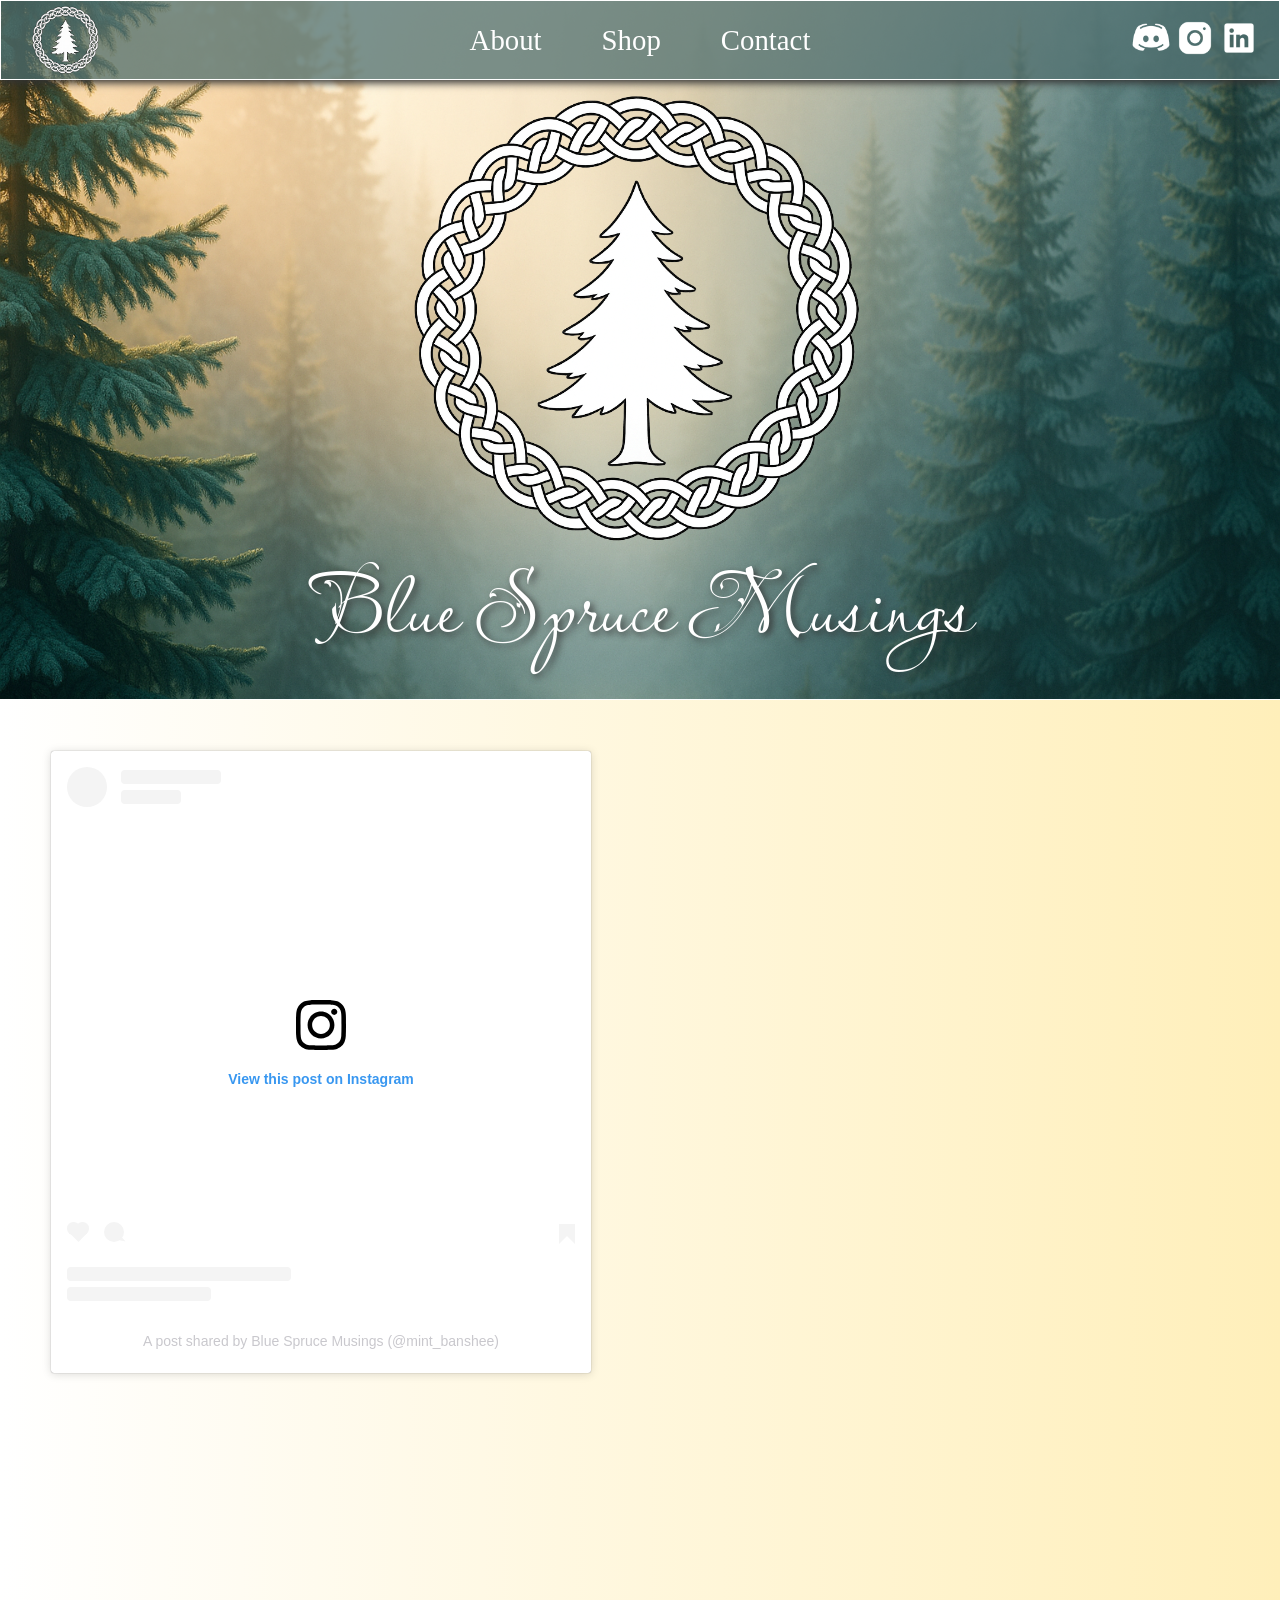
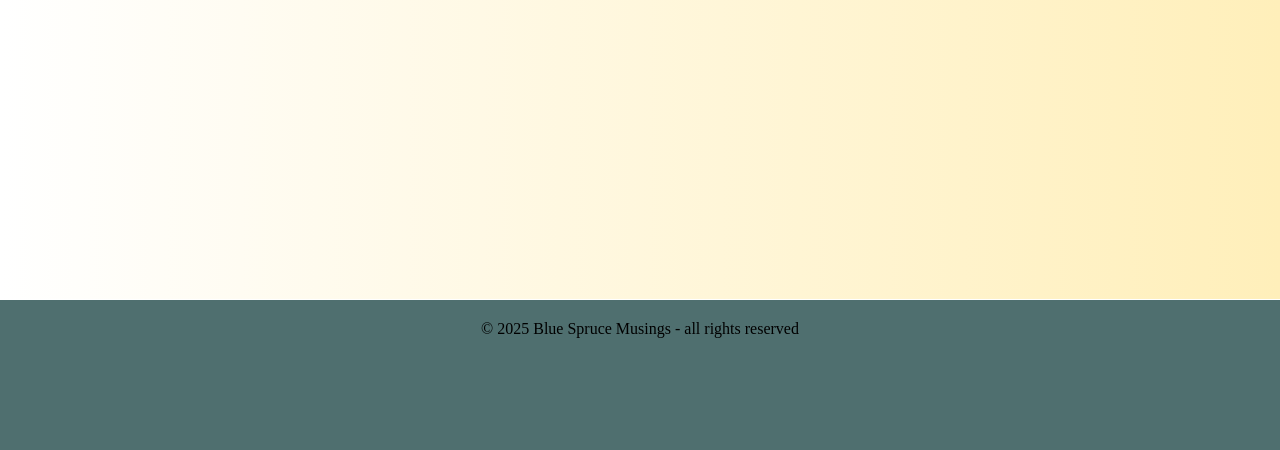
==== index.html @ 50e2dac9 "Initial commit" ====
<!DOCTYPE html>
<html lang="en">
<head>
  <meta charset="UTF-8">
  <meta name="viewport" content="width=device-width, initial-scale=1.0">
  <link rel="preconnect" href="https://fonts.googleapis.com">
  <link rel="preconnect" href="https://fonts.gstatic.com" crossorigin>
  <link href="https://fonts.googleapis.com/css2?family=Lavishly+Yours&display=swap" rel="stylesheet">
  <link rel="stylesheet" href="./css/app.css">
  <title>Blue Spruce Musings</title>
</head>
<body>
  <nav>
    <a href="index.html" title="home">
    <img id="tinyLogo" src="assets/images/logo-header/bsmLogo.png" alt="nav Logo - home">
    </a>
    <div class="navLinks">
      <a href="about.html">About</a>
      <a href="shop.html">  Shop</a>
      <a href="contact.html">Contact</a>
    </div>
    <span id="socials">
      <img src="assets/images/icons/discord-white.png" alt="discord" class="icon">
      <img src="assets/images/icons/insta-white.png" alt="instagram" class="icon">
      <img src="assets/images/icons/linkedin-white.png" alt="linkedin" class="icon">
    </span>
  </nav>
  <header>
      <img id="logo" src="assets/images/logo-header/bsmLogo.png" alt="Logo Image">
      <h1 class="lavishly-yours-regular">Blue Spruce Musings</h1>
  </header>
  <main id="indexMain">
      <blockquote class="instagram-media" data-instgrm-captioned data-instgrm-permalink="https://www.instagram.com/reel/CxeGyL7ON3U/?utm_source=ig_embed&amp;utm_campaign=loading" data-instgrm-version="14" style=" background:#FFF; border:0; border-radius:3px; box-shadow:0 0 1px 0 rgba(0,0,0,0.5),0 1px 10px 0 rgba(0,0,0,0.15); margin: 1px; max-width:540px; min-width:326px; padding:0; width:99.375%; width:-webkit-calc(100% - 2px); width:calc(100% - 2px);"><div style="padding:16px;"> <a href="https://www.instagram.com/reel/CxeGyL7ON3U/?utm_source=ig_embed&amp;utm_campaign=loading" style=" background:#FFFFFF; line-height:0; padding:0 0; text-align:center; text-decoration:none; width:100%;" target="_blank"> <div style=" display: flex; flex-direction: row; align-items: center;"> <div style="background-color: #F4F4F4; border-radius: 50%; flex-grow: 0; height: 40px; margin-right: 14px; width: 40px;"></div> <div style="display: flex; flex-direction: column; flex-grow: 1; justify-content: center;"> <div style=" background-color: #F4F4F4; border-radius: 4px; flex-grow: 0; height: 14px; margin-bottom: 6px; width: 100px;"></div> <div style=" background-color: #F4F4F4; border-radius: 4px; flex-grow: 0; height: 14px; width: 60px;"></div></div></div><div style="padding: 19% 0;"></div> <div style="display:block; height:50px; margin:0 auto 12px; width:50px;"><svg width="50px" height="50px" viewBox="0 0 60 60" version="1.1" xmlns="https://www.w3.org/2000/svg" xmlns:xlink="https://www.w3.org/1999/xlink"><g stroke="none" stroke-width="1" fill="none" fill-rule="evenodd"><g transform="translate(-511.000000, -20.000000)" fill="#000000"><g><path d="M556.869,30.41 C554.814,30.41 553.148,32.076 553.148,34.131 C553.148,36.186 554.814,37.852 556.869,37.852 C558.924,37.852 560.59,36.186 560.59,34.131 C560.59,32.076 558.924,30.41 556.869,30.41 M541,60.657 C535.114,60.657 530.342,55.887 530.342,50 C530.342,44.114 535.114,39.342 541,39.342 C546.887,39.342 551.658,44.114 551.658,50 C551.658,55.887 546.887,60.657 541,60.657 M541,33.886 C532.1,33.886 524.886,41.1 524.886,50 C524.886,58.899 532.1,66.113 541,66.113 C549.9,66.113 557.115,58.899 557.115,50 C557.115,41.1 549.9,33.886 541,33.886 M565.378,62.101 C565.244,65.022 564.756,66.606 564.346,67.663 C563.803,69.06 563.154,70.057 562.106,71.106 C561.058,72.155 560.06,72.803 558.662,73.347 C557.607,73.757 556.021,74.244 553.102,74.378 C549.944,74.521 548.997,74.552 541,74.552 C533.003,74.552 532.056,74.521 528.898,74.378 C525.979,74.244 524.393,73.757 523.338,73.347 C521.94,72.803 520.942,72.155 519.894,71.106 C518.846,70.057 518.197,69.06 517.654,67.663 C517.244,66.606 516.755,65.022 516.623,62.101 C516.479,58.943 516.448,57.996 516.448,50 C516.448,42.003 516.479,41.056 516.623,37.899 C516.755,34.978 517.244,33.391 517.654,32.338 C518.197,30.938 518.846,29.942 519.894,28.894 C520.942,27.846 521.94,27.196 523.338,26.654 C524.393,26.244 525.979,25.756 528.898,25.623 C532.057,25.479 533.004,25.448 541,25.448 C548.997,25.448 549.943,25.479 553.102,25.623 C556.021,25.756 557.607,26.244 558.662,26.654 C560.06,27.196 561.058,27.846 562.106,28.894 C563.154,29.942 563.803,30.938 564.346,32.338 C564.756,33.391 565.244,34.978 565.378,37.899 C565.522,41.056 565.552,42.003 565.552,50 C565.552,57.996 565.522,58.943 565.378,62.101 M570.82,37.631 C570.674,34.438 570.167,32.258 569.425,30.349 C568.659,28.377 567.633,26.702 565.965,25.035 C564.297,23.368 562.623,22.342 560.652,21.575 C558.743,20.834 556.562,20.326 553.369,20.18 C550.169,20.033 549.148,20 541,20 C532.853,20 531.831,20.033 528.631,20.18 C525.438,20.326 523.257,20.834 521.349,21.575 C519.376,22.342 517.703,23.368 516.035,25.035 C514.368,26.702 513.342,28.377 512.574,30.349 C511.834,32.258 511.326,34.438 511.181,37.631 C511.035,40.831 511,41.851 511,50 C511,58.147 511.035,59.17 511.181,62.369 C511.326,65.562 511.834,67.743 512.574,69.651 C513.342,71.625 514.368,73.296 516.035,74.965 C517.703,76.634 519.376,77.658 521.349,78.425 C523.257,79.167 525.438,79.673 528.631,79.82 C531.831,79.965 532.853,80.001 541,80.001 C549.148,80.001 550.169,79.965 553.369,79.82 C556.562,79.673 558.743,79.167 560.652,78.425 C562.623,77.658 564.297,76.634 565.965,74.965 C567.633,73.296 568.659,71.625 569.425,69.651 C570.167,67.743 570.674,65.562 570.82,62.369 C570.966,59.17 571,58.147 571,50 C571,41.851 570.966,40.831 570.82,37.631"></path></g></g></g></svg></div><div style="padding-top: 8px;"> <div style=" color:#3897f0; font-family:Arial,sans-serif; font-size:14px; font-style:normal; font-weight:550; line-height:18px;">View this post on Instagram</div></div><div style="padding: 12.5% 0;"></div> <div style="display: flex; flex-direction: row; margin-bottom: 14px; align-items: center;"><div> <div style="background-color: #F4F4F4; border-radius: 50%; height: 12.5px; width: 12.5px; transform: translateX(0px) translateY(7px);"></div> <div style="background-color: #F4F4F4; height: 12.5px; transform: rotate(-45deg) translateX(3px) translateY(1px); width: 12.5px; flex-grow: 0; margin-right: 14px; margin-left: 2px;"></div> <div style="background-color: #F4F4F4; border-radius: 50%; height: 12.5px; width: 12.5px; transform: translateX(9px) translateY(-18px);"></div></div><div style="margin-left: 8px;"> <div style=" background-color: #F4F4F4; border-radius: 50%; flex-grow: 0; height: 20px; width: 20px;"></div> <div style=" width: 0; height: 0; border-top: 2px solid transparent; border-left: 6px solid #f4f4f4; border-bottom: 2px solid transparent; transform: translateX(16px) translateY(-4px) rotate(30deg)"></div></div><div style="margin-left: auto;"> <div style=" width: 0px; border-top: 8px solid #F4F4F4; border-right: 8px solid transparent; transform: translateY(16px);"></div> <div style=" background-color: #F4F4F4; flex-grow: 0; height: 12px; width: 16px; transform: translateY(-4px);"></div> <div style=" width: 0; height: 0; border-top: 8px solid #F4F4F4; border-left: 8px solid transparent; transform: translateY(-4px) translateX(8px);"></div></div></div> <div style="display: flex; flex-direction: column; flex-grow: 1; justify-content: center; margin-bottom: 24px;"> <div style=" background-color: #F4F4F4; border-radius: 4px; flex-grow: 0; height: 14px; margin-bottom: 6px; width: 224px;"></div> <div style=" background-color: #F4F4F4; border-radius: 4px; flex-grow: 0; height: 14px; width: 144px;"></div></div></a><p style=" color:#c9c8cd; font-family:Arial,sans-serif; font-size:14px; line-height:17px; margin-bottom:0; margin-top:8px; overflow:hidden; padding:8px 0 7px; text-align:center; text-overflow:ellipsis; white-space:nowrap;"><a href="https://www.instagram.com/reel/CxeGyL7ON3U/?utm_source=ig_embed&amp;utm_campaign=loading" style=" color:#c9c8cd; font-family:Arial,sans-serif; font-size:14px; font-style:normal; font-weight:normal; line-height:17px; text-decoration:none;" target="_blank">A post shared by Blue Spruce Musings (@mint_banshee)</a></p></div></blockquote>
      <script async src="//www.instagram.com/embed.js"></script>
  </main>
  <footer>
    &copy; 2025 Blue Spruce Musings - all rights reserved
  </footer>
</body>
</html>
---- css/app.css ----
* {
  padding: 0;
  margin: 0;
  box-sizing: border-box;
  scroll-behavior: smooth;
}
header {
  width: 100%;
  height: 700px;
  background: url('../assets/images/logo-header/bsmHeaderBKG.png');
  background-size: cover;
  background-repeat: no-repeat;
  border-bottom: 1px solid #fff;
  text-align: center;
  justify-content: center;
  align-items: center;
}
  #logo {
    width: 600px;
    margin-top: 55px;
  }
  .lavishly-yours-regular {
    font-family: "Lavishly Yours", cursive;
    font-weight: 400;
    font-style: normal;
  }
h1 {
  font-size: 5.5em;
  margin-top: -120px;
  color: #fff;
  text-shadow: 3px 3px 7px #333;
}
nav {
  width: 100%;
  height: 80px;
  background: rgba(79, 111, 111, .75);
  box-shadow: 0 3px 8px #333; 
  padding: 0px 20px 0;
  border: 1px solid #fff;
  text-align: center;
  position: fixed;
  z-index: 3;
  display: flex;
  justify-content: space-between;
  align-items: center;
}
  #tinyLogo {
    width: 90px;
    margin-top: 10px;
    float: left;
    display: block;
  }
  .navLinks {
    position: absolute;
    left: 50%;
    transform: translateX(-50%);
    display: flex;
    gap: 60px;
    justify-content: center;
    align-items: center;
    text-align: center;
 
  }
    .navLinks a {
      font-size: 1.8em;
      text-decoration: none;
      color: #fff;
      font-family: Georgia, serif;
    }
  #socials {
    float: right;
  }
  .icon {
    width: 40px;
    height: auto;
  }
main {
  width: 100%;
  min-height: 1200px;
  border-bottom: 1px solid #fff;
}
  #indexMain {
    padding: 50px;
    text-align: center;
    height: auto;
    background: #FFEFBA;  /* fallback for old browsers */
    background: -webkit-linear-gradient(to right, #FFFFFF, #FFEFBA);  /* Chrome 10-25, Safari 5.1-6 */
    background: linear-gradient(to right, #FFFFFF, #FFEFBA); /* W3C, IE 10+/ Edge, Firefox 16+, Chrome 26+, Opera 12+, Safari 7+ */
  }
footer {
  background: rgb(79, 111, 111);
  width: 100%;
  height: 150px;
  padding-top: 20px;
  font-size: 1em;
  text-align: center;
}
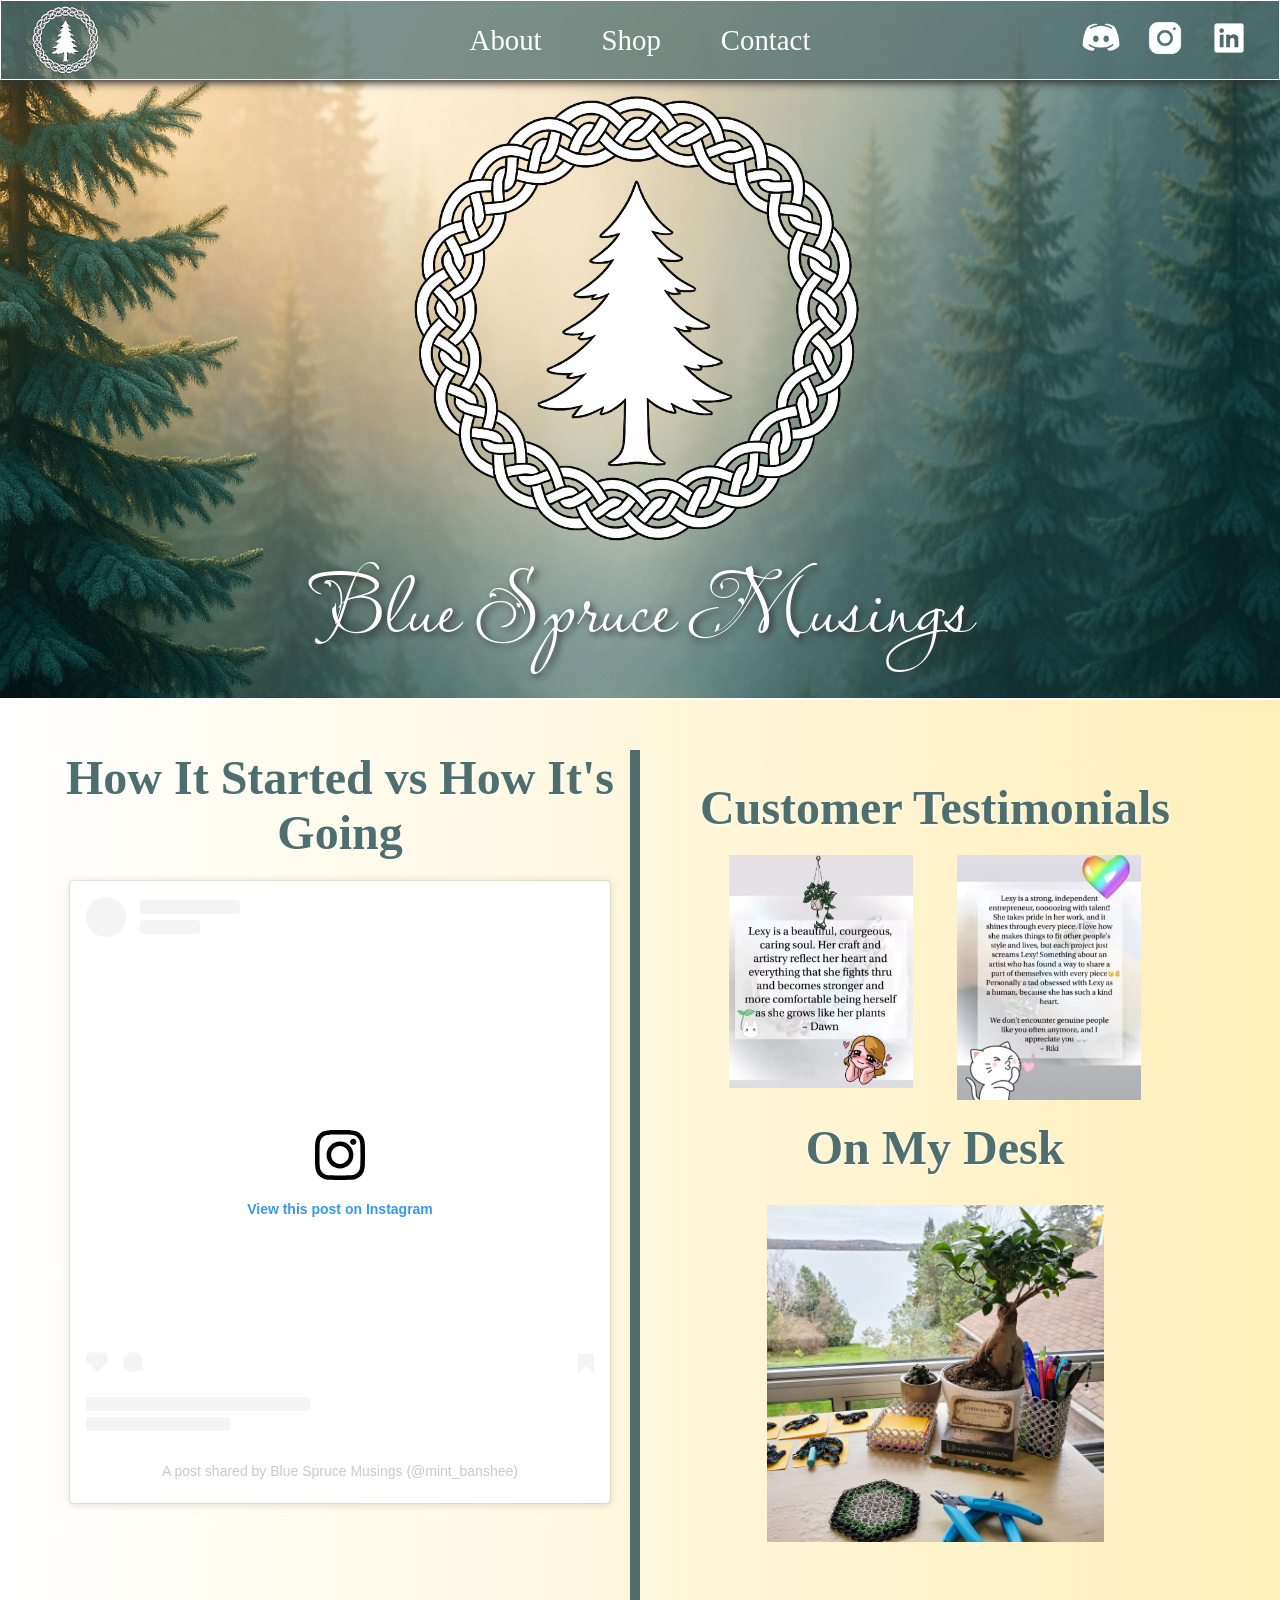
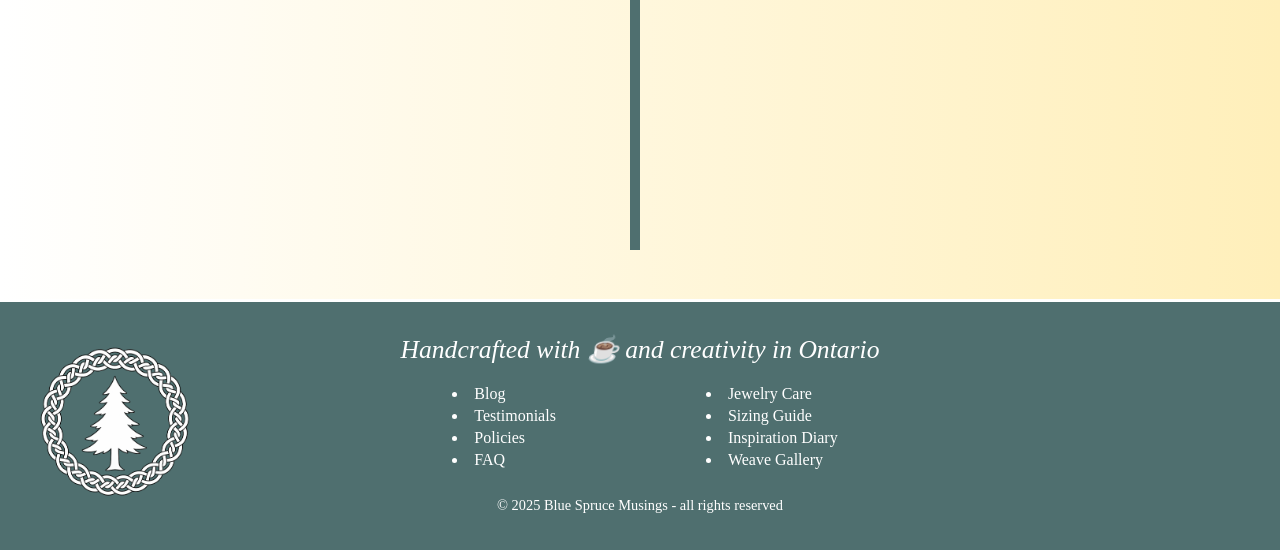
==== commit 5939c2df: "Footer & Home" ====
--- a/index.html
+++ b/index.html
@@ -30,11 +30,42 @@
       <h1 class="lavishly-yours-regular">Blue Spruce Musings</h1>
   </header>
   <main id="indexMain">
-      <blockquote class="instagram-media" data-instgrm-captioned data-instgrm-permalink="https://www.instagram.com/reel/CxeGyL7ON3U/?utm_source=ig_embed&amp;utm_campaign=loading" data-instgrm-version="14" style=" background:#FFF; border:0; border-radius:3px; box-shadow:0 0 1px 0 rgba(0,0,0,0.5),0 1px 10px 0 rgba(0,0,0,0.15); margin: 1px; max-width:540px; min-width:326px; padding:0; width:99.375%; width:-webkit-calc(100% - 2px); width:calc(100% - 2px);"><div style="padding:16px;"> <a href="https://www.instagram.com/reel/CxeGyL7ON3U/?utm_source=ig_embed&amp;utm_campaign=loading" style=" background:#FFFFFF; line-height:0; padding:0 0; text-align:center; text-decoration:none; width:100%;" target="_blank"> <div style=" display: flex; flex-direction: row; align-items: center;"> <div style="background-color: #F4F4F4; border-radius: 50%; flex-grow: 0; height: 40px; margin-right: 14px; width: 40px;"></div> <div style="display: flex; flex-direction: column; flex-grow: 1; justify-content: center;"> <div style=" background-color: #F4F4F4; border-radius: 4px; flex-grow: 0; height: 14px; margin-bottom: 6px; width: 100px;"></div> <div style=" background-color: #F4F4F4; border-radius: 4px; flex-grow: 0; height: 14px; width: 60px;"></div></div></div><div style="padding: 19% 0;"></div> <div style="display:block; height:50px; margin:0 auto 12px; width:50px;"><svg width="50px" height="50px" viewBox="0 0 60 60" version="1.1" xmlns="https://www.w3.org/2000/svg" xmlns:xlink="https://www.w3.org/1999/xlink"><g stroke="none" stroke-width="1" fill="none" fill-rule="evenodd"><g transform="translate(-511.000000, -20.000000)" fill="#000000"><g><path d="M556.869,30.41 C554.814,30.41 553.148,32.076 553.148,34.131 C553.148,36.186 554.814,37.852 556.869,37.852 C558.924,37.852 560.59,36.186 560.59,34.131 C560.59,32.076 558.924,30.41 556.869,30.41 M541,60.657 C535.114,60.657 530.342,55.887 530.342,50 C530.342,44.114 535.114,39.342 541,39.342 C546.887,39.342 551.658,44.114 551.658,50 C551.658,55.887 546.887,60.657 541,60.657 M541,33.886 C532.1,33.886 524.886,41.1 524.886,50 C524.886,58.899 532.1,66.113 541,66.113 C549.9,66.113 557.115,58.899 557.115,50 C557.115,41.1 549.9,33.886 541,33.886 M565.378,62.101 C565.244,65.022 564.756,66.606 564.346,67.663 C563.803,69.06 563.154,70.057 562.106,71.106 C561.058,72.155 560.06,72.803 558.662,73.347 C557.607,73.757 556.021,74.244 553.102,74.378 C549.944,74.521 548.997,74.552 541,74.552 C533.003,74.552 532.056,74.521 528.898,74.378 C525.979,74.244 524.393,73.757 523.338,73.347 C521.94,72.803 520.942,72.155 519.894,71.106 C518.846,70.057 518.197,69.06 517.654,67.663 C517.244,66.606 516.755,65.022 516.623,62.101 C516.479,58.943 516.448,57.996 516.448,50 C516.448,42.003 516.479,41.056 516.623,37.899 C516.755,34.978 517.244,33.391 517.654,32.338 C518.197,30.938 518.846,29.942 519.894,28.894 C520.942,27.846 521.94,27.196 523.338,26.654 C524.393,26.244 525.979,25.756 528.898,25.623 C532.057,25.479 533.004,25.448 541,25.448 C548.997,25.448 549.943,25.479 553.102,25.623 C556.021,25.756 557.607,26.244 558.662,26.654 C560.06,27.196 561.058,27.846 562.106,28.894 C563.154,29.942 563.803,30.938 564.346,32.338 C564.756,33.391 565.244,34.978 565.378,37.899 C565.522,41.056 565.552,42.003 565.552,50 C565.552,57.996 565.522,58.943 565.378,62.101 M570.82,37.631 C570.674,34.438 570.167,32.258 569.425,30.349 C568.659,28.377 567.633,26.702 565.965,25.035 C564.297,23.368 562.623,22.342 560.652,21.575 C558.743,20.834 556.562,20.326 553.369,20.18 C550.169,20.033 549.148,20 541,20 C532.853,20 531.831,20.033 528.631,20.18 C525.438,20.326 523.257,20.834 521.349,21.575 C519.376,22.342 517.703,23.368 516.035,25.035 C514.368,26.702 513.342,28.377 512.574,30.349 C511.834,32.258 511.326,34.438 511.181,37.631 C511.035,40.831 511,41.851 511,50 C511,58.147 511.035,59.17 511.181,62.369 C511.326,65.562 511.834,67.743 512.574,69.651 C513.342,71.625 514.368,73.296 516.035,74.965 C517.703,76.634 519.376,77.658 521.349,78.425 C523.257,79.167 525.438,79.673 528.631,79.82 C531.831,79.965 532.853,80.001 541,80.001 C549.148,80.001 550.169,79.965 553.369,79.82 C556.562,79.673 558.743,79.167 560.652,78.425 C562.623,77.658 564.297,76.634 565.965,74.965 C567.633,73.296 568.659,71.625 569.425,69.651 C570.167,67.743 570.674,65.562 570.82,62.369 C570.966,59.17 571,58.147 571,50 C571,41.851 570.966,40.831 570.82,37.631"></path></g></g></g></svg></div><div style="padding-top: 8px;"> <div style=" color:#3897f0; font-family:Arial,sans-serif; font-size:14px; font-style:normal; font-weight:550; line-height:18px;">View this post on Instagram</div></div><div style="padding: 12.5% 0;"></div> <div style="display: flex; flex-direction: row; margin-bottom: 14px; align-items: center;"><div> <div style="background-color: #F4F4F4; border-radius: 50%; height: 12.5px; width: 12.5px; transform: translateX(0px) translateY(7px);"></div> <div style="background-color: #F4F4F4; height: 12.5px; transform: rotate(-45deg) translateX(3px) translateY(1px); width: 12.5px; flex-grow: 0; margin-right: 14px; margin-left: 2px;"></div> <div style="background-color: #F4F4F4; border-radius: 50%; height: 12.5px; width: 12.5px; transform: translateX(9px) translateY(-18px);"></div></div><div style="margin-left: 8px;"> <div style=" background-color: #F4F4F4; border-radius: 50%; flex-grow: 0; height: 20px; width: 20px;"></div> <div style=" width: 0; height: 0; border-top: 2px solid transparent; border-left: 6px solid #f4f4f4; border-bottom: 2px solid transparent; transform: translateX(16px) translateY(-4px) rotate(30deg)"></div></div><div style="margin-left: auto;"> <div style=" width: 0px; border-top: 8px solid #F4F4F4; border-right: 8px solid transparent; transform: translateY(16px);"></div> <div style=" background-color: #F4F4F4; flex-grow: 0; height: 12px; width: 16px; transform: translateY(-4px);"></div> <div style=" width: 0; height: 0; border-top: 8px solid #F4F4F4; border-left: 8px solid transparent; transform: translateY(-4px) translateX(8px);"></div></div></div> <div style="display: flex; flex-direction: column; flex-grow: 1; justify-content: center; margin-bottom: 24px;"> <div style=" background-color: #F4F4F4; border-radius: 4px; flex-grow: 0; height: 14px; margin-bottom: 6px; width: 224px;"></div> <div style=" background-color: #F4F4F4; border-radius: 4px; flex-grow: 0; height: 14px; width: 144px;"></div></div></a><p style=" color:#c9c8cd; font-family:Arial,sans-serif; font-size:14px; line-height:17px; margin-bottom:0; margin-top:8px; overflow:hidden; padding:8px 0 7px; text-align:center; text-overflow:ellipsis; white-space:nowrap;"><a href="https://www.instagram.com/reel/CxeGyL7ON3U/?utm_source=ig_embed&amp;utm_campaign=loading" style=" color:#c9c8cd; font-family:Arial,sans-serif; font-size:14px; font-style:normal; font-weight:normal; line-height:17px; text-decoration:none;" target="_blank">A post shared by Blue Spruce Musings (@mint_banshee)</a></p></div></blockquote>
-      <script async src="//www.instagram.com/embed.js"></script>
-  </main>
+      <div id="mainLeft">
+        <h1>How It Started vs How It's Going</h1>
+        <div id="instagramReel">
+        <blockquote class="instagram-media" data-instgrm-captioned data-instgrm-permalink="https://www.instagram.com/reel/CxeGyL7ON3U/?utm_source=ig_embed&amp;utm_campaign=loading" data-instgrm-version="14" style=" background:#FFF; border:0; border-radius:3px; box-shadow:0 0 1px 0 rgba(0,0,0,0.5),0 1px 10px 0 rgba(0,0,0,0.15); margin: 1px; max-width:540px; min-width:326px; padding:0; width:99.375%; width:-webkit-calc(100% - 2px); width:calc(100% - 2px);"><div style="padding:16px;"> <a href="https://www.instagram.com/reel/CxeGyL7ON3U/?utm_source=ig_embed&amp;utm_campaign=loading" style=" background:#FFFFFF; line-height:0; padding:0 0; text-align:center; text-decoration:none; width:100%;" target="_blank"> <div style=" display: flex; flex-direction: row; align-items: center;"> <div style="background-color: #F4F4F4; border-radius: 50%; flex-grow: 0; height: 40px; margin-right: 14px; width: 40px;"></div> <div style="display: flex; flex-direction: column; flex-grow: 1; justify-content: center;"> <div style=" background-color: #F4F4F4; border-radius: 4px; flex-grow: 0; height: 14px; margin-bottom: 6px; width: 100px;"></div> <div style=" background-color: #F4F4F4; border-radius: 4px; flex-grow: 0; height: 14px; width: 60px;"></div></div></div><div style="padding: 19% 0;"></div> <div style="display:block; height:50px; margin:0 auto 12px; width:50px;"><svg width="50px" height="50px" viewBox="0 0 60 60" version="1.1" xmlns="https://www.w3.org/2000/svg" xmlns:xlink="https://www.w3.org/1999/xlink"><g stroke="none" stroke-width="1" fill="none" fill-rule="evenodd"><g transform="translate(-511.000000, -20.000000)" fill="#000000"><g><path d="M556.869,30.41 C554.814,30.41 553.148,32.076 553.148,34.131 C553.148,36.186 554.814,37.852 556.869,37.852 C558.924,37.852 560.59,36.186 560.59,34.131 C560.59,32.076 558.924,30.41 556.869,30.41 M541,60.657 C535.114,60.657 530.342,55.887 530.342,50 C530.342,44.114 535.114,39.342 541,39.342 C546.887,39.342 551.658,44.114 551.658,50 C551.658,55.887 546.887,60.657 541,60.657 M541,33.886 C532.1,33.886 524.886,41.1 524.886,50 C524.886,58.899 532.1,66.113 541,66.113 C549.9,66.113 557.115,58.899 557.115,50 C557.115,41.1 549.9,33.886 541,33.886 M565.378,62.101 C565.244,65.022 564.756,66.606 564.346,67.663 C563.803,69.06 563.154,70.057 562.106,71.106 C561.058,72.155 560.06,72.803 558.662,73.347 C557.607,73.757 556.021,74.244 553.102,74.378 C549.944,74.521 548.997,74.552 541,74.552 C533.003,74.552 532.056,74.521 528.898,74.378 C525.979,74.244 524.393,73.757 523.338,73.347 C521.94,72.803 520.942,72.155 519.894,71.106 C518.846,70.057 518.197,69.06 517.654,67.663 C517.244,66.606 516.755,65.022 516.623,62.101 C516.479,58.943 516.448,57.996 516.448,50 C516.448,42.003 516.479,41.056 516.623,37.899 C516.755,34.978 517.244,33.391 517.654,32.338 C518.197,30.938 518.846,29.942 519.894,28.894 C520.942,27.846 521.94,27.196 523.338,26.654 C524.393,26.244 525.979,25.756 528.898,25.623 C532.057,25.479 533.004,25.448 541,25.448 C548.997,25.448 549.943,25.479 553.102,25.623 C556.021,25.756 557.607,26.244 558.662,26.654 C560.06,27.196 561.058,27.846 562.106,28.894 C563.154,29.942 563.803,30.938 564.346,32.338 C564.756,33.391 565.244,34.978 565.378,37.899 C565.522,41.056 565.552,42.003 565.552,50 C565.552,57.996 565.522,58.943 565.378,62.101 M570.82,37.631 C570.674,34.438 570.167,32.258 569.425,30.349 C568.659,28.377 567.633,26.702 565.965,25.035 C564.297,23.368 562.623,22.342 560.652,21.575 C558.743,20.834 556.562,20.326 553.369,20.18 C550.169,20.033 549.148,20 541,20 C532.853,20 531.831,20.033 528.631,20.18 C525.438,20.326 523.257,20.834 521.349,21.575 C519.376,22.342 517.703,23.368 516.035,25.035 C514.368,26.702 513.342,28.377 512.574,30.349 C511.834,32.258 511.326,34.438 511.181,37.631 C511.035,40.831 511,41.851 511,50 C511,58.147 511.035,59.17 511.181,62.369 C511.326,65.562 511.834,67.743 512.574,69.651 C513.342,71.625 514.368,73.296 516.035,74.965 C517.703,76.634 519.376,77.658 521.349,78.425 C523.257,79.167 525.438,79.673 528.631,79.82 C531.831,79.965 532.853,80.001 541,80.001 C549.148,80.001 550.169,79.965 553.369,79.82 C556.562,79.673 558.743,79.167 560.652,78.425 C562.623,77.658 564.297,76.634 565.965,74.965 C567.633,73.296 568.659,71.625 569.425,69.651 C570.167,67.743 570.674,65.562 570.82,62.369 C570.966,59.17 571,58.147 571,50 C571,41.851 570.966,40.831 570.82,37.631"></path></g></g></g></svg></div><div style="padding-top: 8px;"> <div style=" color:#3897f0; font-family:Arial,sans-serif; font-size:14px; font-style:normal; font-weight:550; line-height:18px;">View this post on Instagram</div></div><div style="padding: 12.5% 0;"></div> <div style="display: flex; flex-direction: row; margin-bottom: 14px; align-items: center;"><div> <div style="background-color: #F4F4F4; border-radius: 50%; height: 12.5px; width: 12.5px; transform: translateX(0px) translateY(7px);"></div> <div style="background-color: #F4F4F4; height: 12.5px; transform: rotate(-45deg) translateX(3px) translateY(1px); width: 12.5px; flex-grow: 0; margin-right: 14px; margin-left: 2px;"></div> <div style="background-color: #F4F4F4; border-radius: 50%; height: 12.5px; width: 12.5px; transform: translateX(9px) translateY(-18px);"></div></div><div style="margin-left: 8px;"> <div style=" background-color: #F4F4F4; border-radius: 50%; flex-grow: 0; height: 20px; width: 20px;"></div> <div style=" width: 0; height: 0; border-top: 2px solid transparent; border-left: 6px solid #f4f4f4; border-bottom: 2px solid transparent; transform: translateX(16px) translateY(-4px) rotate(30deg)"></div></div><div style="margin-left: auto;"> <div style=" width: 0px; border-top: 8px solid #F4F4F4; border-right: 8px solid transparent; transform: translateY(16px);"></div> <div style=" background-color: #F4F4F4; flex-grow: 0; height: 12px; width: 16px; transform: translateY(-4px);"></div> <div style=" width: 0; height: 0; border-top: 8px solid #F4F4F4; border-left: 8px solid transparent; transform: translateY(-4px) translateX(8px);"></div></div></div> <div style="display: flex; flex-direction: column; flex-grow: 1; justify-content: center; margin-bottom: 24px;"> <div style=" background-color: #F4F4F4; border-radius: 4px; flex-grow: 0; height: 14px; margin-bottom: 6px; width: 224px;"></div> <div style=" background-color: #F4F4F4; border-radius: 4px; flex-grow: 0; height: 14px; width: 144px;"></div></div></a><p style=" color:#c9c8cd; font-family:Arial,sans-serif; font-size:14px; line-height:17px; margin-bottom:0; margin-top:8px; overflow:hidden; padding:8px 0 7px; text-align:center; text-overflow:ellipsis; white-space:nowrap;"><a href="https://www.instagram.com/reel/CxeGyL7ON3U/?utm_source=ig_embed&amp;utm_campaign=loading" style=" color:#c9c8cd; font-family:Arial,sans-serif; font-size:14px; font-style:normal; font-weight:normal; line-height:17px; text-decoration:none;" target="_blank">A post shared by Blue Spruce Musings (@mint_banshee)</a></p></div></blockquote>
+        <script async src="//www.instagram.com/embed.js"></script>
+        </div>
+      </div>
+      <div id="mainRight">
+        <h1>Customer Testimonials</h1>
+        <img id="feedbackIMG" src="assets/images/other/Feedback1.jpg" alt="Customer Feedback">
+        <img id="feedbackIMG" src="assets/images/other/Feedback2.jpg" alt="Customer Feedback">
+        <h1>On My Desk</h1>
+        <img id="deskIMG" src="assets/images/other/Desk1.jpg" alt="My Desk and View">
+
+      </div>
+    </main>
   <footer>
-    &copy; 2025 Blue Spruce Musings - all rights reserved
+    <h2>Handcrafted with ☕ and creativity in Ontario</h2>
+    <div id="footerLeft">
+      <img id="tinyLogoFooter" src="assets/images/logo-header/bsmLogo.png" alt="Logo">
+    </div>
+    <div class="footerLinksContainer">
+      <ul class="footerLinksLeft">
+        <li>Blog</li>
+        <li>Testimonials</li>
+        <li>Policies</li>
+        <li>FAQ</li>
+      </ul>
+      <ul class="footerLinksRight">
+        <li>Jewelry Care</li>
+        <li>Sizing Guide</li>
+        <li>Inspiration Diary</li>
+        <li>Weave Gallery</li>
+      </ul>
+    </div>
+    <p>&copy; 2025 Blue Spruce Musings - all rights reserved</p>
   </footer>
 </body>
 </html>
--- a/css/app.css
+++ b/css/app.css
@@ -10,7 +10,7 @@
   background: url('../assets/images/logo-header/bsmHeaderBKG.png');
   background-size: cover;
   background-repeat: no-repeat;
-  border-bottom: 1px solid #fff;
+  border-bottom: 2px solid #fff;
   text-align: center;
   justify-content: center;
   align-items: center;
@@ -23,12 +23,22 @@
     font-family: "Lavishly Yours", cursive;
     font-weight: 400;
     font-style: normal;
+    font-size: 5.5em;
+    margin-top: -120px;
+    color: #fff;
+    text-shadow: 3px 3px 7px #333;
   }
 h1 {
-  font-size: 5.5em;
-  margin-top: -120px;
+  color: rgb(79, 111, 111);
+  text-shadow: 1px 1px 3px #fff;
+  font-size: 3em;
+}
+h2 {
   color: #fff;
-  text-shadow: 3px 3px 7px #333;
+  font-size: 1.6em;
+  margin-bottom: 20px;
+  font-weight: 400;
+  font-style: italic;
 }
 nav {
   width: 100%;
@@ -73,6 +83,7 @@
   .icon {
     width: 40px;
     height: auto;
+    margin: 10px;
   }
 main {
   width: 100%;
@@ -87,11 +98,100 @@
     background: -webkit-linear-gradient(to right, #FFFFFF, #FFEFBA);  /* Chrome 10-25, Safari 5.1-6 */
     background: linear-gradient(to right, #FFFFFF, #FFEFBA); /* W3C, IE 10+/ Edge, Firefox 16+, Chrome 26+, Opera 12+, Safari 7+ */
   }
+  #mainLeft {
+    width: 50%;
+    min-height: 1100px;
+    float: left;
+    border-right: 10px solid rgb(79, 111, 111);
+    text-align: center;
+  }
+    #instagramReel {
+      display: flex;
+      justify-content: center;
+      margin-top: 20px;
+    }
+  #mainRight {
+    width: 50%;
+    min-height: 1100px;
+    float: left;
+    padding: 30px 40px;
+    text-align: center;
+    justify-content: center;
+  }
+  #feedbackIMG {
+    width: 40%;
+    height: auto;
+    padding: 10px;
+    vertical-align: top;
+    margin: 10px;
+  }
+  #deskIMG {
+    width: 70%;
+    height: auto;
+    padding: 10px;
+    margin-top: 20px;
+  }
+ul {
+    margin: 0;
+    padding: 0;
+    list-style-position: inside;
+}
 footer {
   background: rgb(79, 111, 111);
   width: 100%;
-  height: 150px;
-  padding-top: 20px;
+  height: 250px;
+  padding: 32px 16px;
   font-size: 1em;
   text-align: center;
-}+  border-top: 2px solid #fff;
+  color: #fff;
+  position: relative;
+}
+  #footerLeft {
+    position: absolute;
+    left: 16px;
+    top: 32px;
+  }
+    #tinyLogoFooter {
+      width: 200px;
+    }
+  #footerRight {
+    width: 50%;
+    float: right;
+    padding: 30px 40px;
+  }
+    #footerRightIMG {
+      width: 120px;
+      border-radius: 16px;
+    }
+  .footerLinksContainer {
+    display: flex;
+    justify-content: center;
+    align-items: flex-start;
+  }
+    .footerLinksLeft {
+      list-style-position: inside;
+      padding-left: 0;
+      margin: 0 80px;
+    }
+      .footerLinksLeft li {
+        font-size: 1em;
+        margin-bottom: 4px;
+        list-style-type: disc;
+        text-align: left;
+      }
+    .footerLinksRight {
+      list-style-position: inside;
+      padding-left: 0;
+      margin: 0 70px;
+    }
+      .footerLinksRight li {
+        font-size: 1em;
+        margin-bottom: 4px;
+        list-style-type: disc;
+        text-align: left;
+      }
+    footer p {
+      margin-top: 24px;
+      font-size: 0.9em;
+    }
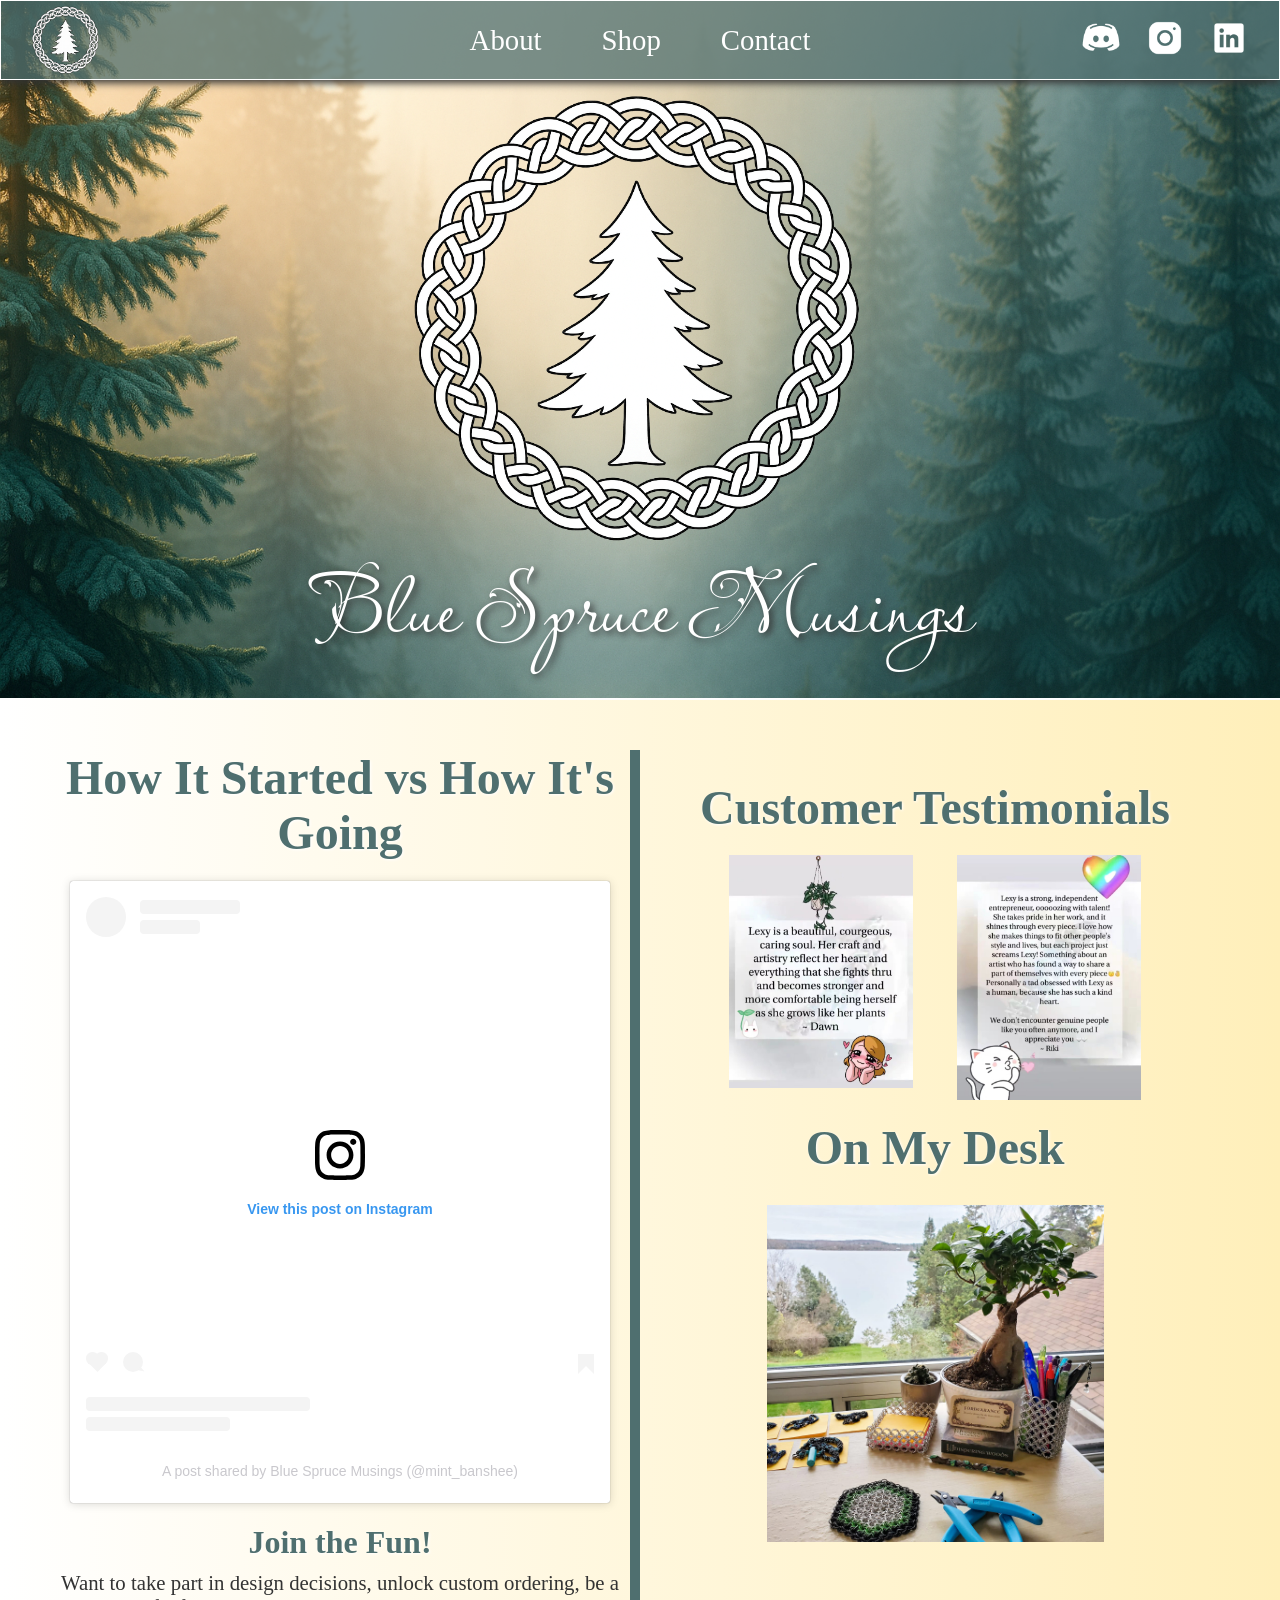
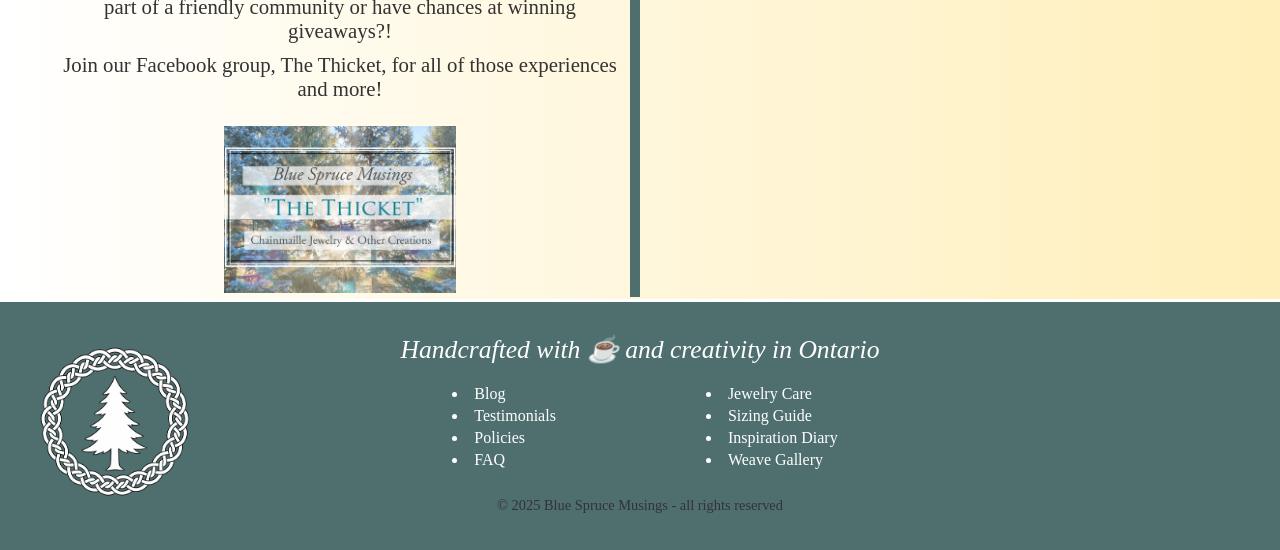
==== commit cfe80ca1: "Home & Shell Finished" ====
--- a/index.html
+++ b/index.html
@@ -36,6 +36,12 @@
         <blockquote class="instagram-media" data-instgrm-captioned data-instgrm-permalink="https://www.instagram.com/reel/CxeGyL7ON3U/?utm_source=ig_embed&amp;utm_campaign=loading" data-instgrm-version="14" style=" background:#FFF; border:0; border-radius:3px; box-shadow:0 0 1px 0 rgba(0,0,0,0.5),0 1px 10px 0 rgba(0,0,0,0.15); margin: 1px; max-width:540px; min-width:326px; padding:0; width:99.375%; width:-webkit-calc(100% - 2px); width:calc(100% - 2px);"><div style="padding:16px;"> <a href="https://www.instagram.com/reel/CxeGyL7ON3U/?utm_source=ig_embed&amp;utm_campaign=loading" style=" background:#FFFFFF; line-height:0; padding:0 0; text-align:center; text-decoration:none; width:100%;" target="_blank"> <div style=" display: flex; flex-direction: row; align-items: center;"> <div style="background-color: #F4F4F4; border-radius: 50%; flex-grow: 0; height: 40px; margin-right: 14px; width: 40px;"></div> <div style="display: flex; flex-direction: column; flex-grow: 1; justify-content: center;"> <div style=" background-color: #F4F4F4; border-radius: 4px; flex-grow: 0; height: 14px; margin-bottom: 6px; width: 100px;"></div> <div style=" background-color: #F4F4F4; border-radius: 4px; flex-grow: 0; height: 14px; width: 60px;"></div></div></div><div style="padding: 19% 0;"></div> <div style="display:block; height:50px; margin:0 auto 12px; width:50px;"><svg width="50px" height="50px" viewBox="0 0 60 60" version="1.1" xmlns="https://www.w3.org/2000/svg" xmlns:xlink="https://www.w3.org/1999/xlink"><g stroke="none" stroke-width="1" fill="none" fill-rule="evenodd"><g transform="translate(-511.000000, -20.000000)" fill="#000000"><g><path d="M556.869,30.41 C554.814,30.41 553.148,32.076 553.148,34.131 C553.148,36.186 554.814,37.852 556.869,37.852 C558.924,37.852 560.59,36.186 560.59,34.131 C560.59,32.076 558.924,30.41 556.869,30.41 M541,60.657 C535.114,60.657 530.342,55.887 530.342,50 C530.342,44.114 535.114,39.342 541,39.342 C546.887,39.342 551.658,44.114 551.658,50 C551.658,55.887 546.887,60.657 541,60.657 M541,33.886 C532.1,33.886 524.886,41.1 524.886,50 C524.886,58.899 532.1,66.113 541,66.113 C549.9,66.113 557.115,58.899 557.115,50 C557.115,41.1 549.9,33.886 541,33.886 M565.378,62.101 C565.244,65.022 564.756,66.606 564.346,67.663 C563.803,69.06 563.154,70.057 562.106,71.106 C561.058,72.155 560.06,72.803 558.662,73.347 C557.607,73.757 556.021,74.244 553.102,74.378 C549.944,74.521 548.997,74.552 541,74.552 C533.003,74.552 532.056,74.521 528.898,74.378 C525.979,74.244 524.393,73.757 523.338,73.347 C521.94,72.803 520.942,72.155 519.894,71.106 C518.846,70.057 518.197,69.06 517.654,67.663 C517.244,66.606 516.755,65.022 516.623,62.101 C516.479,58.943 516.448,57.996 516.448,50 C516.448,42.003 516.479,41.056 516.623,37.899 C516.755,34.978 517.244,33.391 517.654,32.338 C518.197,30.938 518.846,29.942 519.894,28.894 C520.942,27.846 521.94,27.196 523.338,26.654 C524.393,26.244 525.979,25.756 528.898,25.623 C532.057,25.479 533.004,25.448 541,25.448 C548.997,25.448 549.943,25.479 553.102,25.623 C556.021,25.756 557.607,26.244 558.662,26.654 C560.06,27.196 561.058,27.846 562.106,28.894 C563.154,29.942 563.803,30.938 564.346,32.338 C564.756,33.391 565.244,34.978 565.378,37.899 C565.522,41.056 565.552,42.003 565.552,50 C565.552,57.996 565.522,58.943 565.378,62.101 M570.82,37.631 C570.674,34.438 570.167,32.258 569.425,30.349 C568.659,28.377 567.633,26.702 565.965,25.035 C564.297,23.368 562.623,22.342 560.652,21.575 C558.743,20.834 556.562,20.326 553.369,20.18 C550.169,20.033 549.148,20 541,20 C532.853,20 531.831,20.033 528.631,20.18 C525.438,20.326 523.257,20.834 521.349,21.575 C519.376,22.342 517.703,23.368 516.035,25.035 C514.368,26.702 513.342,28.377 512.574,30.349 C511.834,32.258 511.326,34.438 511.181,37.631 C511.035,40.831 511,41.851 511,50 C511,58.147 511.035,59.17 511.181,62.369 C511.326,65.562 511.834,67.743 512.574,69.651 C513.342,71.625 514.368,73.296 516.035,74.965 C517.703,76.634 519.376,77.658 521.349,78.425 C523.257,79.167 525.438,79.673 528.631,79.82 C531.831,79.965 532.853,80.001 541,80.001 C549.148,80.001 550.169,79.965 553.369,79.82 C556.562,79.673 558.743,79.167 560.652,78.425 C562.623,77.658 564.297,76.634 565.965,74.965 C567.633,73.296 568.659,71.625 569.425,69.651 C570.167,67.743 570.674,65.562 570.82,62.369 C570.966,59.17 571,58.147 571,50 C571,41.851 570.966,40.831 570.82,37.631"></path></g></g></g></svg></div><div style="padding-top: 8px;"> <div style=" color:#3897f0; font-family:Arial,sans-serif; font-size:14px; font-style:normal; font-weight:550; line-height:18px;">View this post on Instagram</div></div><div style="padding: 12.5% 0;"></div> <div style="display: flex; flex-direction: row; margin-bottom: 14px; align-items: center;"><div> <div style="background-color: #F4F4F4; border-radius: 50%; height: 12.5px; width: 12.5px; transform: translateX(0px) translateY(7px);"></div> <div style="background-color: #F4F4F4; height: 12.5px; transform: rotate(-45deg) translateX(3px) translateY(1px); width: 12.5px; flex-grow: 0; margin-right: 14px; margin-left: 2px;"></div> <div style="background-color: #F4F4F4; border-radius: 50%; height: 12.5px; width: 12.5px; transform: translateX(9px) translateY(-18px);"></div></div><div style="margin-left: 8px;"> <div style=" background-color: #F4F4F4; border-radius: 50%; flex-grow: 0; height: 20px; width: 20px;"></div> <div style=" width: 0; height: 0; border-top: 2px solid transparent; border-left: 6px solid #f4f4f4; border-bottom: 2px solid transparent; transform: translateX(16px) translateY(-4px) rotate(30deg)"></div></div><div style="margin-left: auto;"> <div style=" width: 0px; border-top: 8px solid #F4F4F4; border-right: 8px solid transparent; transform: translateY(16px);"></div> <div style=" background-color: #F4F4F4; flex-grow: 0; height: 12px; width: 16px; transform: translateY(-4px);"></div> <div style=" width: 0; height: 0; border-top: 8px solid #F4F4F4; border-left: 8px solid transparent; transform: translateY(-4px) translateX(8px);"></div></div></div> <div style="display: flex; flex-direction: column; flex-grow: 1; justify-content: center; margin-bottom: 24px;"> <div style=" background-color: #F4F4F4; border-radius: 4px; flex-grow: 0; height: 14px; margin-bottom: 6px; width: 224px;"></div> <div style=" background-color: #F4F4F4; border-radius: 4px; flex-grow: 0; height: 14px; width: 144px;"></div></div></a><p style=" color:#c9c8cd; font-family:Arial,sans-serif; font-size:14px; line-height:17px; margin-bottom:0; margin-top:8px; overflow:hidden; padding:8px 0 7px; text-align:center; text-overflow:ellipsis; white-space:nowrap;"><a href="https://www.instagram.com/reel/CxeGyL7ON3U/?utm_source=ig_embed&amp;utm_campaign=loading" style=" color:#c9c8cd; font-family:Arial,sans-serif; font-size:14px; font-style:normal; font-weight:normal; line-height:17px; text-decoration:none;" target="_blank">A post shared by Blue Spruce Musings (@mint_banshee)</a></p></div></blockquote>
         <script async src="//www.instagram.com/embed.js"></script>
         </div>
+        <h3>Join the Fun!</h3>
+        <p>Want to take part in design decisions, unlock custom ordering, be a part of a friendly community or have chances at winning giveaways?!</p>
+        <p>Join our Facebook group, The Thicket, for all of those experiences and more!</p>
+        <a href="https://www.facebook.com/groups/bluesprucemusings" title="thicket">
+        <img id="thicket" src="assets/images/other/Thicket.jpg" alt="Facebook Group Header Image - Link to group">
+        </a>
       </div>
       <div id="mainRight">
         <h1>Customer Testimonials</h1>
--- a/css/app.css
+++ b/css/app.css
@@ -28,6 +28,11 @@
     color: #fff;
     text-shadow: 3px 3px 7px #333;
   }
+p {
+  margin-top: 10px;
+  color: #333;
+  font-size: 1.3em;
+}
 h1 {
   color: rgb(79, 111, 111);
   text-shadow: 1px 1px 3px #fff;
@@ -39,6 +44,12 @@
   margin-bottom: 20px;
   font-weight: 400;
   font-style: italic;
+}
+h3 {
+  color: rgb(79, 111, 111);
+  text-shadow: 1px 1px 3px #fff;
+  font-size: 2em;
+  margin-top: 20px;
 }
 nav {
   width: 100%;
@@ -60,6 +71,9 @@
     float: left;
     display: block;
   }
+  #tinyLogo:hover {
+    filter: drop-shadow(12px 12px 18px #333);
+  }
   .navLinks {
     position: absolute;
     left: 50%;
@@ -77,9 +91,14 @@
       color: #fff;
       font-family: Georgia, serif;
     }
+    .navLinks a:hover {
+      color: #333;
+      text-decoration: underline;
+    }
   #socials {
     float: right;
   }
+
   .icon {
     width: 40px;
     height: auto;
@@ -109,6 +128,7 @@
       display: flex;
       justify-content: center;
       margin-top: 20px;
+      margin-bottom: 20px;
     }
   #mainRight {
     width: 50%;
@@ -136,6 +156,13 @@
     padding: 0;
     list-style-position: inside;
 }
+#thicket {
+  width: 40%;
+  margin-top: 25px;
+}
+  #thicket:hover {
+    filter: drop-shadow(12px 12px 18px #333);
+  }
 footer {
   background: rgb(79, 111, 111);
   width: 100%;
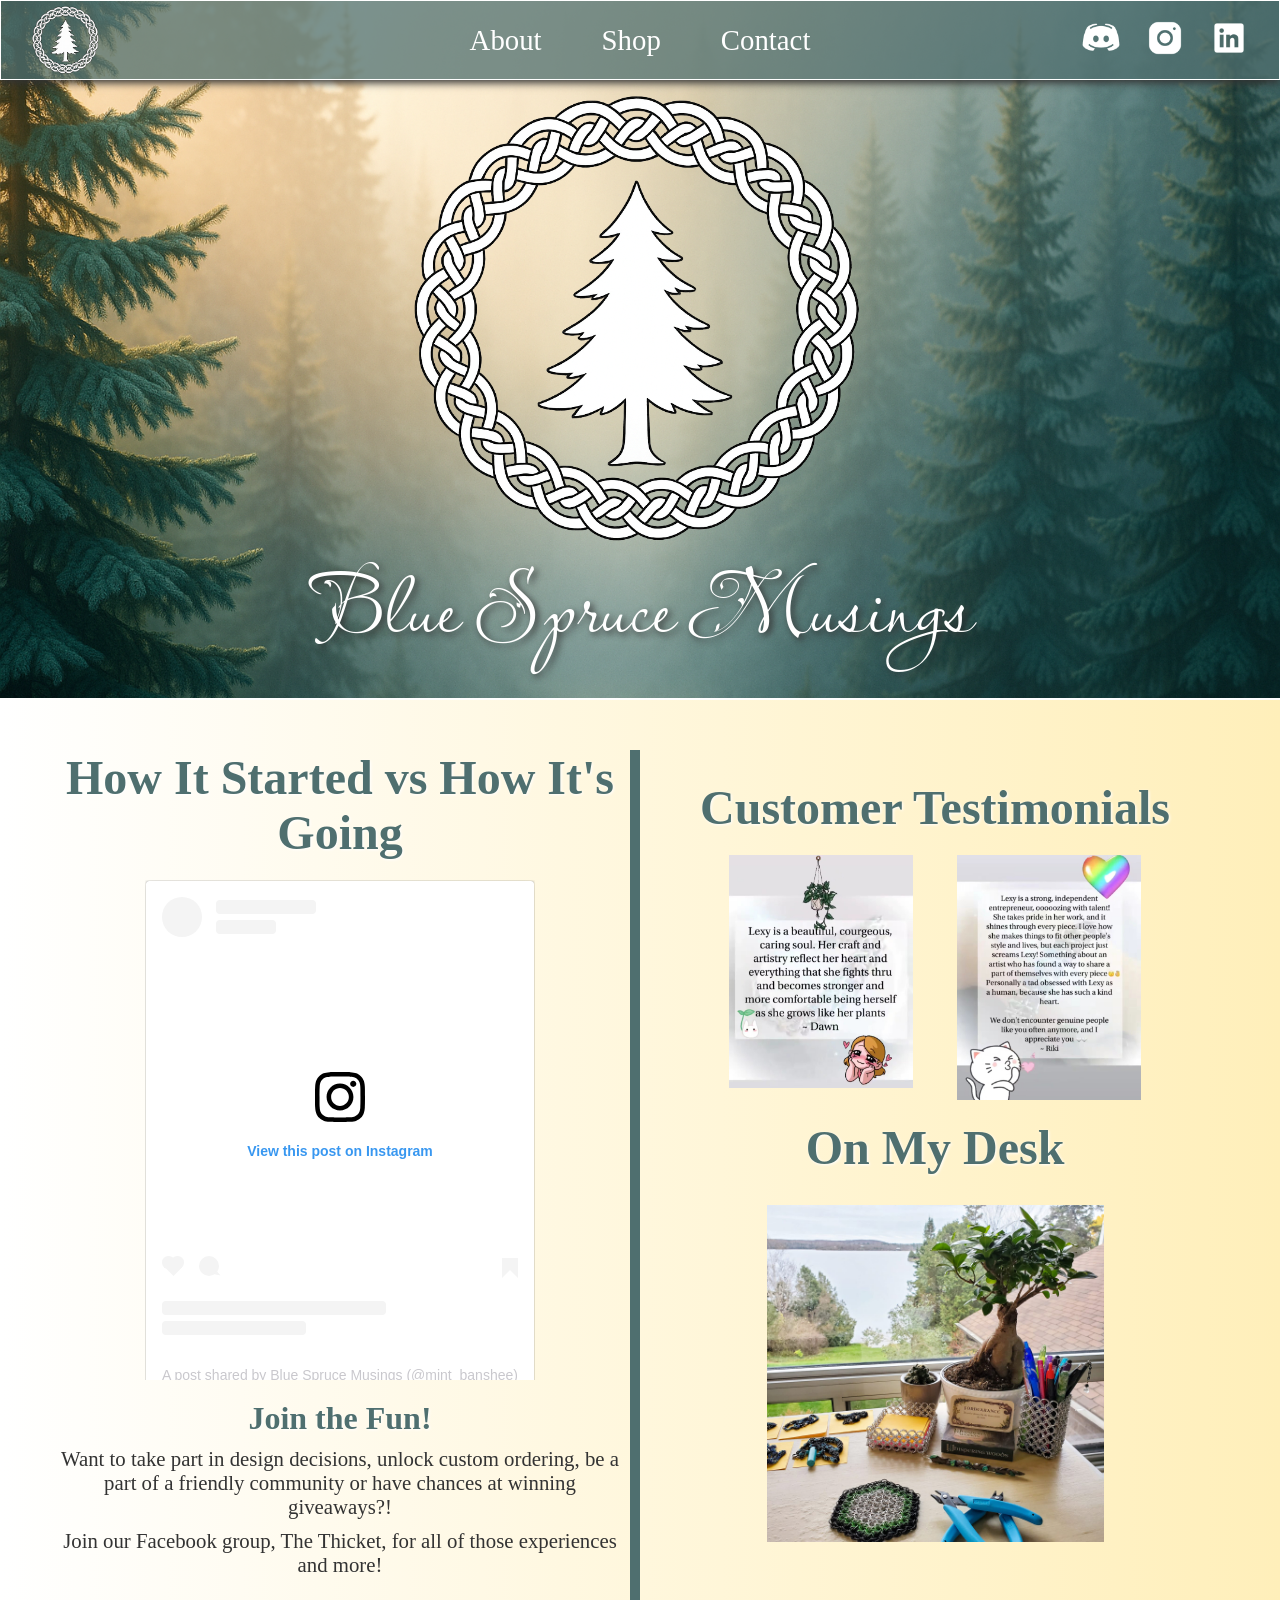
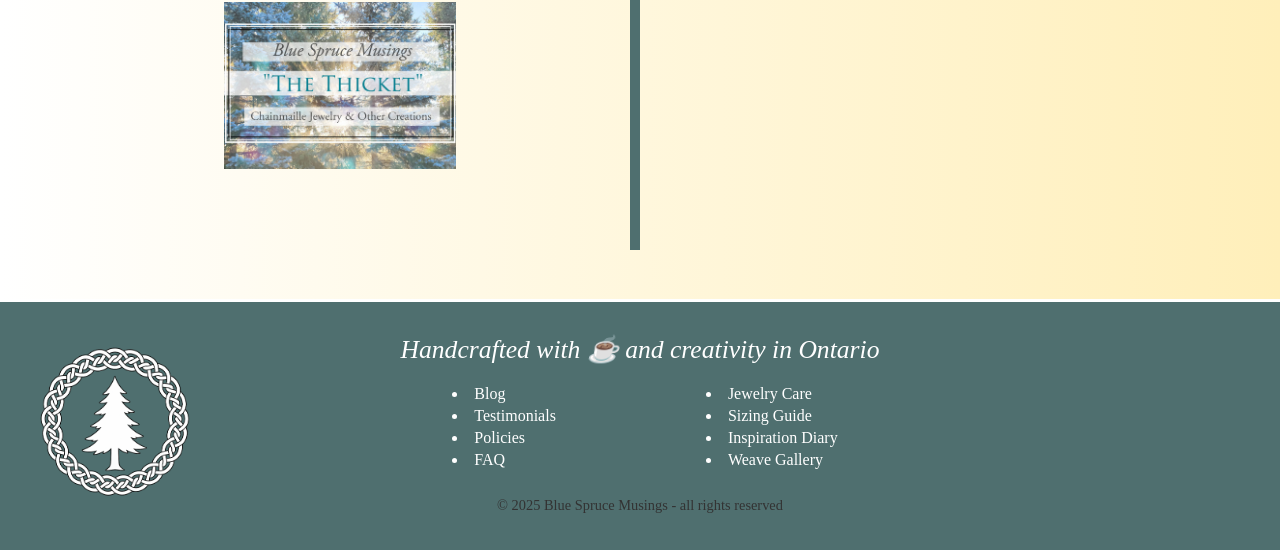
==== commit e6549c12: "Minor Reel Adjustment" ====
--- a/index.html
+++ b/index.html
@@ -33,8 +33,10 @@
       <div id="mainLeft">
         <h1>How It Started vs How It's Going</h1>
         <div id="instagramReel">
-        <blockquote class="instagram-media" data-instgrm-captioned data-instgrm-permalink="https://www.instagram.com/reel/CxeGyL7ON3U/?utm_source=ig_embed&amp;utm_campaign=loading" data-instgrm-version="14" style=" background:#FFF; border:0; border-radius:3px; box-shadow:0 0 1px 0 rgba(0,0,0,0.5),0 1px 10px 0 rgba(0,0,0,0.15); margin: 1px; max-width:540px; min-width:326px; padding:0; width:99.375%; width:-webkit-calc(100% - 2px); width:calc(100% - 2px);"><div style="padding:16px;"> <a href="https://www.instagram.com/reel/CxeGyL7ON3U/?utm_source=ig_embed&amp;utm_campaign=loading" style=" background:#FFFFFF; line-height:0; padding:0 0; text-align:center; text-decoration:none; width:100%;" target="_blank"> <div style=" display: flex; flex-direction: row; align-items: center;"> <div style="background-color: #F4F4F4; border-radius: 50%; flex-grow: 0; height: 40px; margin-right: 14px; width: 40px;"></div> <div style="display: flex; flex-direction: column; flex-grow: 1; justify-content: center;"> <div style=" background-color: #F4F4F4; border-radius: 4px; flex-grow: 0; height: 14px; margin-bottom: 6px; width: 100px;"></div> <div style=" background-color: #F4F4F4; border-radius: 4px; flex-grow: 0; height: 14px; width: 60px;"></div></div></div><div style="padding: 19% 0;"></div> <div style="display:block; height:50px; margin:0 auto 12px; width:50px;"><svg width="50px" height="50px" viewBox="0 0 60 60" version="1.1" xmlns="https://www.w3.org/2000/svg" xmlns:xlink="https://www.w3.org/1999/xlink"><g stroke="none" stroke-width="1" fill="none" fill-rule="evenodd"><g transform="translate(-511.000000, -20.000000)" fill="#000000"><g><path d="M556.869,30.41 C554.814,30.41 553.148,32.076 553.148,34.131 C553.148,36.186 554.814,37.852 556.869,37.852 C558.924,37.852 560.59,36.186 560.59,34.131 C560.59,32.076 558.924,30.41 556.869,30.41 M541,60.657 C535.114,60.657 530.342,55.887 530.342,50 C530.342,44.114 535.114,39.342 541,39.342 C546.887,39.342 551.658,44.114 551.658,50 C551.658,55.887 546.887,60.657 541,60.657 M541,33.886 C532.1,33.886 524.886,41.1 524.886,50 C524.886,58.899 532.1,66.113 541,66.113 C549.9,66.113 557.115,58.899 557.115,50 C557.115,41.1 549.9,33.886 541,33.886 M565.378,62.101 C565.244,65.022 564.756,66.606 564.346,67.663 C563.803,69.06 563.154,70.057 562.106,71.106 C561.058,72.155 560.06,72.803 558.662,73.347 C557.607,73.757 556.021,74.244 553.102,74.378 C549.944,74.521 548.997,74.552 541,74.552 C533.003,74.552 532.056,74.521 528.898,74.378 C525.979,74.244 524.393,73.757 523.338,73.347 C521.94,72.803 520.942,72.155 519.894,71.106 C518.846,70.057 518.197,69.06 517.654,67.663 C517.244,66.606 516.755,65.022 516.623,62.101 C516.479,58.943 516.448,57.996 516.448,50 C516.448,42.003 516.479,41.056 516.623,37.899 C516.755,34.978 517.244,33.391 517.654,32.338 C518.197,30.938 518.846,29.942 519.894,28.894 C520.942,27.846 521.94,27.196 523.338,26.654 C524.393,26.244 525.979,25.756 528.898,25.623 C532.057,25.479 533.004,25.448 541,25.448 C548.997,25.448 549.943,25.479 553.102,25.623 C556.021,25.756 557.607,26.244 558.662,26.654 C560.06,27.196 561.058,27.846 562.106,28.894 C563.154,29.942 563.803,30.938 564.346,32.338 C564.756,33.391 565.244,34.978 565.378,37.899 C565.522,41.056 565.552,42.003 565.552,50 C565.552,57.996 565.522,58.943 565.378,62.101 M570.82,37.631 C570.674,34.438 570.167,32.258 569.425,30.349 C568.659,28.377 567.633,26.702 565.965,25.035 C564.297,23.368 562.623,22.342 560.652,21.575 C558.743,20.834 556.562,20.326 553.369,20.18 C550.169,20.033 549.148,20 541,20 C532.853,20 531.831,20.033 528.631,20.18 C525.438,20.326 523.257,20.834 521.349,21.575 C519.376,22.342 517.703,23.368 516.035,25.035 C514.368,26.702 513.342,28.377 512.574,30.349 C511.834,32.258 511.326,34.438 511.181,37.631 C511.035,40.831 511,41.851 511,50 C511,58.147 511.035,59.17 511.181,62.369 C511.326,65.562 511.834,67.743 512.574,69.651 C513.342,71.625 514.368,73.296 516.035,74.965 C517.703,76.634 519.376,77.658 521.349,78.425 C523.257,79.167 525.438,79.673 528.631,79.82 C531.831,79.965 532.853,80.001 541,80.001 C549.148,80.001 550.169,79.965 553.369,79.82 C556.562,79.673 558.743,79.167 560.652,78.425 C562.623,77.658 564.297,76.634 565.965,74.965 C567.633,73.296 568.659,71.625 569.425,69.651 C570.167,67.743 570.674,65.562 570.82,62.369 C570.966,59.17 571,58.147 571,50 C571,41.851 570.966,40.831 570.82,37.631"></path></g></g></g></svg></div><div style="padding-top: 8px;"> <div style=" color:#3897f0; font-family:Arial,sans-serif; font-size:14px; font-style:normal; font-weight:550; line-height:18px;">View this post on Instagram</div></div><div style="padding: 12.5% 0;"></div> <div style="display: flex; flex-direction: row; margin-bottom: 14px; align-items: center;"><div> <div style="background-color: #F4F4F4; border-radius: 50%; height: 12.5px; width: 12.5px; transform: translateX(0px) translateY(7px);"></div> <div style="background-color: #F4F4F4; height: 12.5px; transform: rotate(-45deg) translateX(3px) translateY(1px); width: 12.5px; flex-grow: 0; margin-right: 14px; margin-left: 2px;"></div> <div style="background-color: #F4F4F4; border-radius: 50%; height: 12.5px; width: 12.5px; transform: translateX(9px) translateY(-18px);"></div></div><div style="margin-left: 8px;"> <div style=" background-color: #F4F4F4; border-radius: 50%; flex-grow: 0; height: 20px; width: 20px;"></div> <div style=" width: 0; height: 0; border-top: 2px solid transparent; border-left: 6px solid #f4f4f4; border-bottom: 2px solid transparent; transform: translateX(16px) translateY(-4px) rotate(30deg)"></div></div><div style="margin-left: auto;"> <div style=" width: 0px; border-top: 8px solid #F4F4F4; border-right: 8px solid transparent; transform: translateY(16px);"></div> <div style=" background-color: #F4F4F4; flex-grow: 0; height: 12px; width: 16px; transform: translateY(-4px);"></div> <div style=" width: 0; height: 0; border-top: 8px solid #F4F4F4; border-left: 8px solid transparent; transform: translateY(-4px) translateX(8px);"></div></div></div> <div style="display: flex; flex-direction: column; flex-grow: 1; justify-content: center; margin-bottom: 24px;"> <div style=" background-color: #F4F4F4; border-radius: 4px; flex-grow: 0; height: 14px; margin-bottom: 6px; width: 224px;"></div> <div style=" background-color: #F4F4F4; border-radius: 4px; flex-grow: 0; height: 14px; width: 144px;"></div></div></a><p style=" color:#c9c8cd; font-family:Arial,sans-serif; font-size:14px; line-height:17px; margin-bottom:0; margin-top:8px; overflow:hidden; padding:8px 0 7px; text-align:center; text-overflow:ellipsis; white-space:nowrap;"><a href="https://www.instagram.com/reel/CxeGyL7ON3U/?utm_source=ig_embed&amp;utm_campaign=loading" style=" color:#c9c8cd; font-family:Arial,sans-serif; font-size:14px; font-style:normal; font-weight:normal; line-height:17px; text-decoration:none;" target="_blank">A post shared by Blue Spruce Musings (@mint_banshee)</a></p></div></blockquote>
-        <script async src="//www.instagram.com/embed.js"></script>
+          <div class="instagramVideo">
+            <blockquote class="instagram-media" data-instgrm-captioned data-instgrm-permalink="https://www.instagram.com/reel/CxeGyL7ON3U/?utm_source=ig_embed&amp;utm_campaign=loading" data-instgrm-version="14" style=" background:#FFF; border:0; border-radius:3px; box-shadow:0 0 1px 0 rgba(0,0,0,0.5),0 1px 10px 0 rgba(0,0,0,0.15); margin: 1px; max-width:540px; min-width:326px; padding:0; width:99.375%; width:-webkit-calc(100% - 2px); width:calc(100% - 2px);"><div style="padding:16px;"> <a href="https://www.instagram.com/reel/CxeGyL7ON3U/?utm_source=ig_embed&amp;utm_campaign=loading" style=" background:#FFFFFF; line-height:0; padding:0 0; text-align:center; text-decoration:none; width:100%;" target="_blank"> <div style=" display: flex; flex-direction: row; align-items: center;"> <div style="background-color: #F4F4F4; border-radius: 50%; flex-grow: 0; height: 40px; margin-right: 14px; width: 40px;"></div> <div style="display: flex; flex-direction: column; flex-grow: 1; justify-content: center;"> <div style=" background-color: #F4F4F4; border-radius: 4px; flex-grow: 0; height: 14px; margin-bottom: 6px; width: 100px;"></div> <div style=" background-color: #F4F4F4; border-radius: 4px; flex-grow: 0; height: 14px; width: 60px;"></div></div></div><div style="padding: 19% 0;"></div> <div style="display:block; height:50px; margin:0 auto 12px; width:50px;"><svg width="50px" height="50px" viewBox="0 0 60 60" version="1.1" xmlns="https://www.w3.org/2000/svg" xmlns:xlink="https://www.w3.org/1999/xlink"><g stroke="none" stroke-width="1" fill="none" fill-rule="evenodd"><g transform="translate(-511.000000, -20.000000)" fill="#000000"><g><path d="M556.869,30.41 C554.814,30.41 553.148,32.076 553.148,34.131 C553.148,36.186 554.814,37.852 556.869,37.852 C558.924,37.852 560.59,36.186 560.59,34.131 C560.59,32.076 558.924,30.41 556.869,30.41 M541,60.657 C535.114,60.657 530.342,55.887 530.342,50 C530.342,44.114 535.114,39.342 541,39.342 C546.887,39.342 551.658,44.114 551.658,50 C551.658,55.887 546.887,60.657 541,60.657 M541,33.886 C532.1,33.886 524.886,41.1 524.886,50 C524.886,58.899 532.1,66.113 541,66.113 C549.9,66.113 557.115,58.899 557.115,50 C557.115,41.1 549.9,33.886 541,33.886 M565.378,62.101 C565.244,65.022 564.756,66.606 564.346,67.663 C563.803,69.06 563.154,70.057 562.106,71.106 C561.058,72.155 560.06,72.803 558.662,73.347 C557.607,73.757 556.021,74.244 553.102,74.378 C549.944,74.521 548.997,74.552 541,74.552 C533.003,74.552 532.056,74.521 528.898,74.378 C525.979,74.244 524.393,73.757 523.338,73.347 C521.94,72.803 520.942,72.155 519.894,71.106 C518.846,70.057 518.197,69.06 517.654,67.663 C517.244,66.606 516.755,65.022 516.623,62.101 C516.479,58.943 516.448,57.996 516.448,50 C516.448,42.003 516.479,41.056 516.623,37.899 C516.755,34.978 517.244,33.391 517.654,32.338 C518.197,30.938 518.846,29.942 519.894,28.894 C520.942,27.846 521.94,27.196 523.338,26.654 C524.393,26.244 525.979,25.756 528.898,25.623 C532.057,25.479 533.004,25.448 541,25.448 C548.997,25.448 549.943,25.479 553.102,25.623 C556.021,25.756 557.607,26.244 558.662,26.654 C560.06,27.196 561.058,27.846 562.106,28.894 C563.154,29.942 563.803,30.938 564.346,32.338 C564.756,33.391 565.244,34.978 565.378,37.899 C565.522,41.056 565.552,42.003 565.552,50 C565.552,57.996 565.522,58.943 565.378,62.101 M570.82,37.631 C570.674,34.438 570.167,32.258 569.425,30.349 C568.659,28.377 567.633,26.702 565.965,25.035 C564.297,23.368 562.623,22.342 560.652,21.575 C558.743,20.834 556.562,20.326 553.369,20.18 C550.169,20.033 549.148,20 541,20 C532.853,20 531.831,20.033 528.631,20.18 C525.438,20.326 523.257,20.834 521.349,21.575 C519.376,22.342 517.703,23.368 516.035,25.035 C514.368,26.702 513.342,28.377 512.574,30.349 C511.834,32.258 511.326,34.438 511.181,37.631 C511.035,40.831 511,41.851 511,50 C511,58.147 511.035,59.17 511.181,62.369 C511.326,65.562 511.834,67.743 512.574,69.651 C513.342,71.625 514.368,73.296 516.035,74.965 C517.703,76.634 519.376,77.658 521.349,78.425 C523.257,79.167 525.438,79.673 528.631,79.82 C531.831,79.965 532.853,80.001 541,80.001 C549.148,80.001 550.169,79.965 553.369,79.82 C556.562,79.673 558.743,79.167 560.652,78.425 C562.623,77.658 564.297,76.634 565.965,74.965 C567.633,73.296 568.659,71.625 569.425,69.651 C570.167,67.743 570.674,65.562 570.82,62.369 C570.966,59.17 571,58.147 571,50 C571,41.851 570.966,40.831 570.82,37.631"></path></g></g></g></svg></div><div style="padding-top: 8px;"> <div style=" color:#3897f0; font-family:Arial,sans-serif; font-size:14px; font-style:normal; font-weight:550; line-height:18px;">View this post on Instagram</div></div><div style="padding: 12.5% 0;"></div> <div style="display: flex; flex-direction: row; margin-bottom: 14px; align-items: center;"><div> <div style="background-color: #F4F4F4; border-radius: 50%; height: 12.5px; width: 12.5px; transform: translateX(0px) translateY(7px);"></div> <div style="background-color: #F4F4F4; height: 12.5px; transform: rotate(-45deg) translateX(3px) translateY(1px); width: 12.5px; flex-grow: 0; margin-right: 14px; margin-left: 2px;"></div> <div style="background-color: #F4F4F4; border-radius: 50%; height: 12.5px; width: 12.5px; transform: translateX(9px) translateY(-18px);"></div></div><div style="margin-left: 8px;"> <div style=" background-color: #F4F4F4; border-radius: 50%; flex-grow: 0; height: 20px; width: 20px;"></div> <div style=" width: 0; height: 0; border-top: 2px solid transparent; border-left: 6px solid #f4f4f4; border-bottom: 2px solid transparent; transform: translateX(16px) translateY(-4px) rotate(30deg)"></div></div><div style="margin-left: auto;"> <div style=" width: 0px; border-top: 8px solid #F4F4F4; border-right: 8px solid transparent; transform: translateY(16px);"></div> <div style=" background-color: #F4F4F4; flex-grow: 0; height: 12px; width: 16px; transform: translateY(-4px);"></div> <div style=" width: 0; height: 0; border-top: 8px solid #F4F4F4; border-left: 8px solid transparent; transform: translateY(-4px) translateX(8px);"></div></div></div> <div style="display: flex; flex-direction: column; flex-grow: 1; justify-content: center; margin-bottom: 24px;"> <div style=" background-color: #F4F4F4; border-radius: 4px; flex-grow: 0; height: 14px; margin-bottom: 6px; width: 224px;"></div> <div style=" background-color: #F4F4F4; border-radius: 4px; flex-grow: 0; height: 14px; width: 144px;"></div></div></a><p style=" color:#c9c8cd; font-family:Arial,sans-serif; font-size:14px; line-height:17px; margin-bottom:0; margin-top:8px; overflow:hidden; padding:8px 0 7px; text-align:center; text-overflow:ellipsis; white-space:nowrap;"><a href="https://www.instagram.com/reel/CxeGyL7ON3U/?utm_source=ig_embed&amp;utm_campaign=loading" style=" color:#c9c8cd; font-family:Arial,sans-serif; font-size:14px; font-style:normal; font-weight:normal; line-height:17px; text-decoration:none;" target="_blank">A post shared by Blue Spruce Musings (@mint_banshee)</a></p></div></blockquote>
+            <script async src="//www.instagram.com/embed.js"></script>
+          </div>
         </div>
         <h3>Join the Fun!</h3>
         <p>Want to take part in design decisions, unlock custom ordering, be a part of a friendly community or have chances at winning giveaways?!</p>
--- a/css/app.css
+++ b/css/app.css
@@ -1,3 +1,4 @@
+/*--------SHELL--------*/
 * {
   padding: 0;
   margin: 0;
@@ -98,7 +99,6 @@
   #socials {
     float: right;
   }
-
   .icon {
     width: 40px;
     height: auto;
@@ -109,60 +109,6 @@
   min-height: 1200px;
   border-bottom: 1px solid #fff;
 }
-  #indexMain {
-    padding: 50px;
-    text-align: center;
-    height: auto;
-    background: #FFEFBA;  /* fallback for old browsers */
-    background: -webkit-linear-gradient(to right, #FFFFFF, #FFEFBA);  /* Chrome 10-25, Safari 5.1-6 */
-    background: linear-gradient(to right, #FFFFFF, #FFEFBA); /* W3C, IE 10+/ Edge, Firefox 16+, Chrome 26+, Opera 12+, Safari 7+ */
-  }
-  #mainLeft {
-    width: 50%;
-    min-height: 1100px;
-    float: left;
-    border-right: 10px solid rgb(79, 111, 111);
-    text-align: center;
-  }
-    #instagramReel {
-      display: flex;
-      justify-content: center;
-      margin-top: 20px;
-      margin-bottom: 20px;
-    }
-  #mainRight {
-    width: 50%;
-    min-height: 1100px;
-    float: left;
-    padding: 30px 40px;
-    text-align: center;
-    justify-content: center;
-  }
-  #feedbackIMG {
-    width: 40%;
-    height: auto;
-    padding: 10px;
-    vertical-align: top;
-    margin: 10px;
-  }
-  #deskIMG {
-    width: 70%;
-    height: auto;
-    padding: 10px;
-    margin-top: 20px;
-  }
-ul {
-    margin: 0;
-    padding: 0;
-    list-style-position: inside;
-}
-#thicket {
-  width: 40%;
-  margin-top: 25px;
-}
-  #thicket:hover {
-    filter: drop-shadow(12px 12px 18px #333);
-  }
 footer {
   background: rgb(79, 111, 111);
   width: 100%;
@@ -222,3 +168,230 @@
       margin-top: 24px;
       font-size: 0.9em;
     }
+
+/*--------INDEX PAGE--------*/
+  #indexMain {
+    padding: 50px;
+    text-align: center;
+    height: auto;
+    background: #FFEFBA;  /* fallback for old browsers */
+    background: -webkit-linear-gradient(to right, #FFFFFF, #FFEFBA);  /* Chrome 10-25, Safari 5.1-6 */
+    background: linear-gradient(to right, #FFFFFF, #FFEFBA); /* W3C, IE 10+/ Edge, Firefox 16+, Chrome 26+, Opera 12+, Safari 7+ */
+  }
+  #mainLeft {
+    width: 50%;
+    min-height: 1100px;
+    float: left;
+    border-right: 10px solid rgb(79, 111, 111);
+    text-align: center;
+  }
+    #instagramReel {
+      display: flex;
+      justify-content: center;
+      margin-top: 20px;
+      margin-bottom: 20px;
+    }
+    .instagramVideo {
+      max-height: 500px;
+      overflow-y: auto;
+      margin: 0 auto;
+    }
+  #mainRight {
+    width: 50%;
+    min-height: 1100px;
+    float: left;
+    padding: 30px 40px;
+    text-align: center;
+    justify-content: center;
+  }
+  #feedbackIMG {
+    width: 40%;
+    height: auto;
+    padding: 10px;
+    vertical-align: top;
+    margin: 10px;
+  }
+  #deskIMG {
+    width: 70%;
+    height: auto;
+    padding: 10px;
+    margin-top: 20px;
+  }
+ul {
+    margin: 0;
+    padding: 0;
+    list-style-position: inside;
+}
+#thicket {
+  width: 40%;
+  margin-top: 25px;
+}
+  #thicket:hover {
+    filter: drop-shadow(12px 12px 18px #333);
+  }
+
+/*--------ABOUT PAGE--------*/
+#aboutMain {
+  padding: 50px;
+  text-align: center;
+  height: auto;
+  background: #003973;  /* fallback for old browsers */
+  background: -webkit-linear-gradient(to right, #E5E5BE, #0e7d83);  /* Chrome 10-25, Safari 5.1-6 */
+  background: linear-gradient(to right, #E5E5BE, #0e7d83); /* W3C, IE 10+/ Edge, Firefox 16+, Chrome 26+, Opera 12+, Safari 7+ */
+}
+#bioPic {
+  width: 550px;
+  float: left;
+  margin: 0 10px;
+  border-radius: 26px;
+}
+#aboutMeBlurb {
+  padding: 10px;
+}
+  #aboutMeBlurb > p {
+  color: #000;
+  font-size: 1.6em;
+  font-weight: 400;
+  padding: 10px;
+  letter-spacing: 0.1em;
+  margin: 20px;
+  }
+h4 {
+ color: #fff;
+ text-shadow: 3px 3px 5px #333;
+ font-size: 3em;
+ letter-spacing: 1px;
+}
+#behindTheName {
+  margin-top: 2em;
+  border-top: 2px solid rgb(79, 111, 111);
+}
+  #behindTheName > h4 {
+    margin-top: 1em;
+  }
+  #behindTheName > p {
+  color: #000;
+  font-size: 1.6em;
+  font-weight: 550;
+  padding: 10px;
+  letter-spacing: 0.1em;
+  margin: 20px;
+  }
+  .aboutIMG {
+    width: 400px;
+    height: 250px;
+    border-radius: 16px;
+    padding: 5px;
+  }
+
+  /*--------SHOP PAGE--------*/
+#shopMain {
+  padding: 50px;
+  text-align: center;
+  height: auto;
+  background: #CC95C0;  /* fallback for old browsers */
+  background: -webkit-linear-gradient(to right, #7AA1D2, #DBD4B4, #CC95C0);  /* Chrome 10-25, Safari 5.1-6 */
+  background: linear-gradient(to right, #7AA1D2, #DBD4B4, #CC95C0); /* W3C, IE 10+/ Edge, Firefox 16+, Chrome 26+, Opera 12+, Safari 7+ */
+}
+  #shopMain p {
+    color: #fff;
+    font-size: 1.3em;
+    font-weight: 400;
+    letter-spacing: 0.1em;
+  }
+.shopItem {
+  position: relative;
+  text-align: center;
+  width: 250px;
+}
+  .shopItem img {
+    width: 100%;
+    border-radius: 16px;
+    border: 2px solid #fff;
+    display: block;
+  }
+  .shopItem p {
+    opacity: 0;
+    margin-top: 8px;
+    transition: opacity .3s ease;
+    color: #fff;
+    background: rgba(79, 111, 111, .75);
+  }
+  .shopItem:hover p {
+    opacity: 1;
+  }
+  .shopItem:hover {
+    filter: drop-shadow(12px 12px 18px #333);
+  }
+#shopRow {
+  margin-top: 20px;
+  display: flex;
+  justify-content: center;
+  flex-wrap: wrap;
+  gap: 20px;
+}
+
+  /*--------CONTACT PAGE--------*/
+#contactMain {
+  padding: 50px;
+  text-align: center;
+  height: auto;
+  background: #E8CBC0;  /* fallback for old browsers */
+  background: -webkit-linear-gradient(to right, #636FA4, #E8CBC0);  /* Chrome 10-25, Safari 5.1-6 */
+  background: linear-gradient(to right, #636FA4, #E8CBC0); /* W3C, IE 10+/ Edge, Firefox 16+, Chrome 26+, Opera 12+, Safari 7+ */ 
+}
+#contactPic {
+  width: 550px;
+  float: right;
+  margin: 0 10px;
+  border-radius: 26px;
+}
+#contactForm {
+  width: 500px;
+  height: 30px;
+  margin: 20px 270px;
+}
+input, button {
+  font-size: 0.8em;
+  width: 100%;
+  padding-left: 10px;
+  margin-bottom: 15px;
+  border-radius: 8px;
+  font-family: inherit;
+}
+textarea {
+  font-size: 0.8em;
+  width: 100%;
+  height: 100px;
+  padding-left: 10px;
+  margin-bottom: 15px;
+  border-radius: 8px;
+  font-family: inherit;
+}
+button {
+  padding: 15px;
+  margin-top: 20px;
+  background: rgb(79, 111, 111);
+  color: #fff;
+}
+#artvsartist {
+  width:300px
+}
+#instagramLink {
+  margin-top: 300px;
+}
+  #artvsartist:hover {
+    filter: drop-shadow(12px 12px 18px #333);
+  }
+#quote {
+  margin-top: 100px;
+}
+  .lavishly-yours-regular-2 {
+    font-family: "Lavishly Yours", cursive;
+    font-weight: 400;
+    font-style: normal;
+    font-size: 5em;
+    margin-bottom: 5px;
+    color: #fff;
+    text-shadow: 8px 8px 16px rgb(79, 111, 111);
+  }
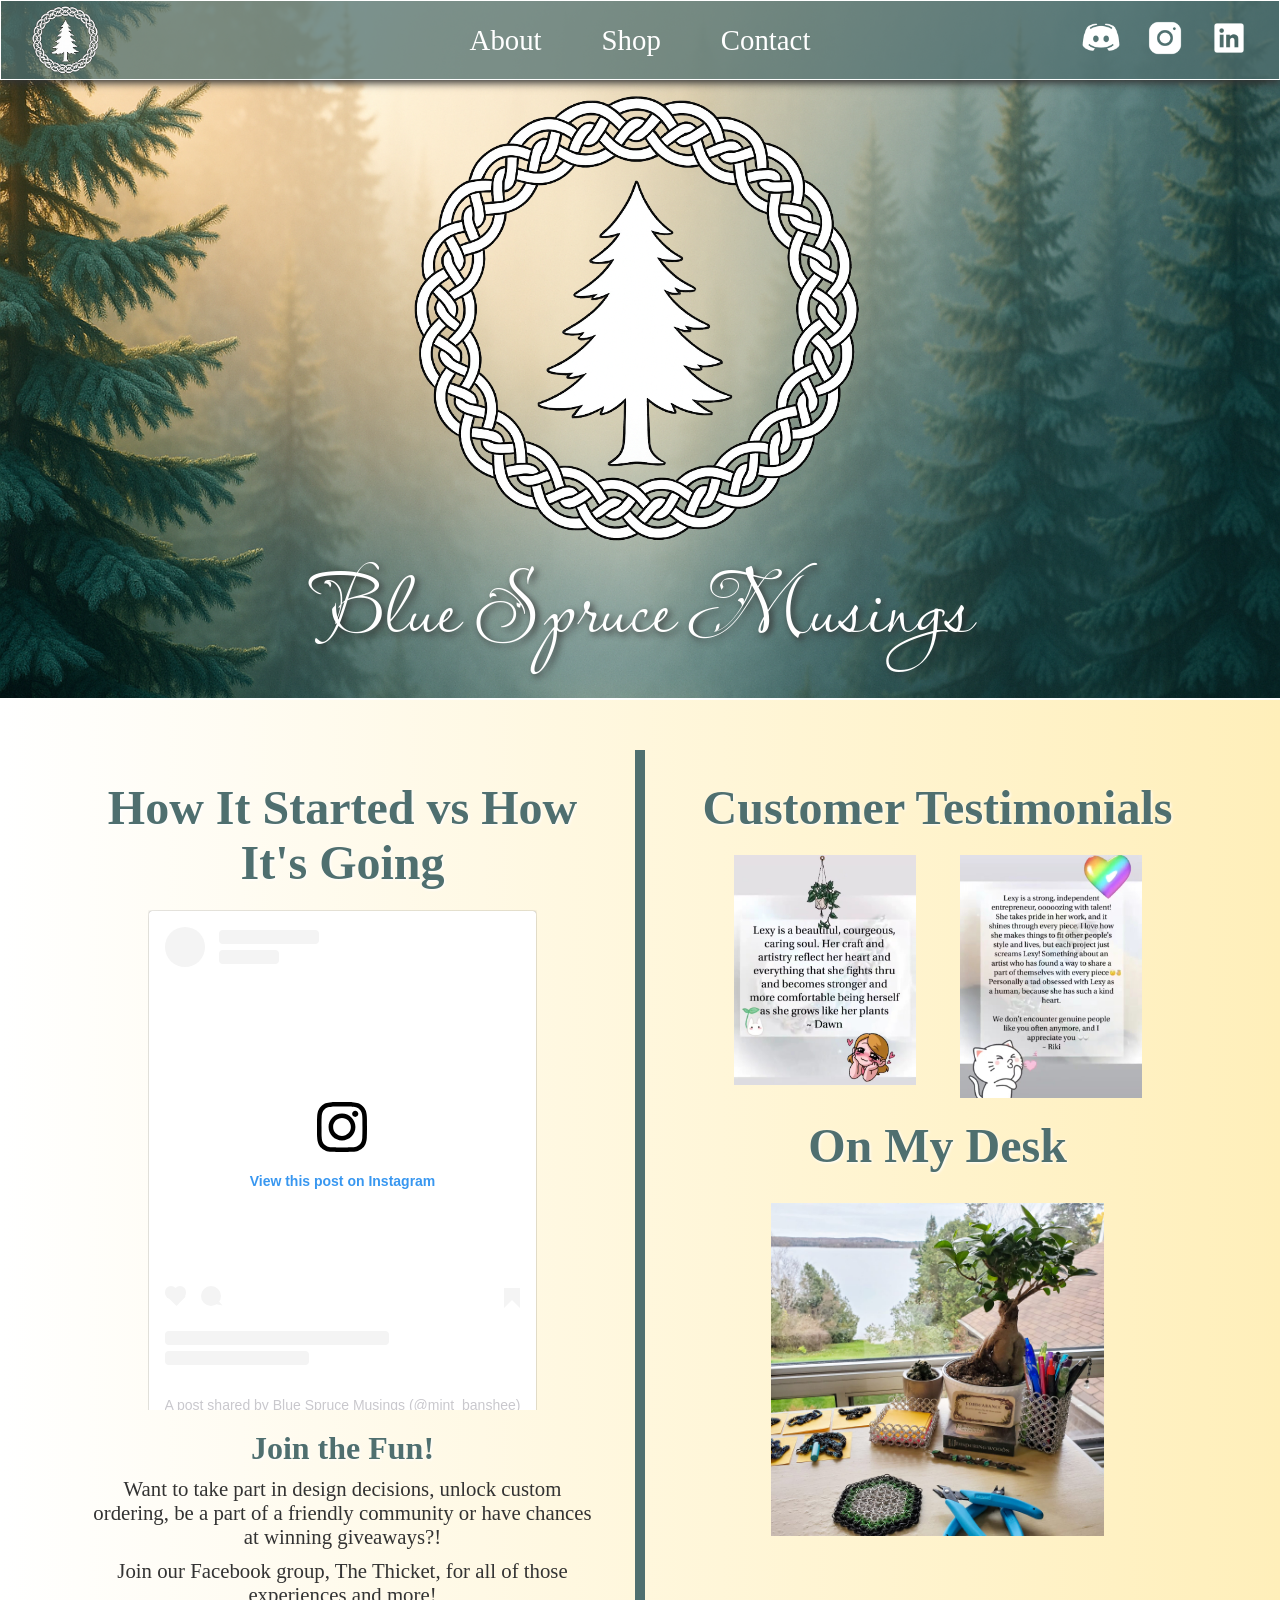
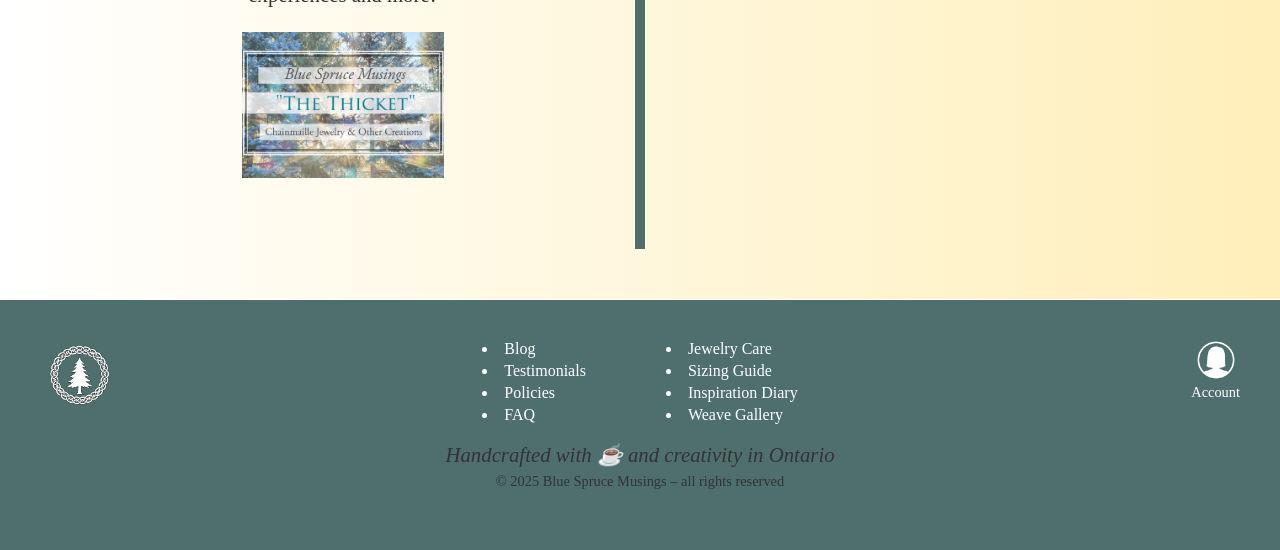
==== commit 1ebf46ab: "Minor Fixes" ====
--- a/index.html
+++ b/index.html
@@ -54,26 +54,38 @@
 
       </div>
     </main>
-  <footer>
-    <h2>Handcrafted with ☕ and creativity in Ontario</h2>
-    <div id="footerLeft">
-      <img id="tinyLogoFooter" src="assets/images/logo-header/bsmLogo.png" alt="Logo">
+
+<footer>
+  <div class="footerLayout">
+    <div class="footerLeft">
+      <img id="tinyLogoFooter" src="assets/images/logo-header/bsmLogo.png" alt="Blue Spruce Musings logo">
     </div>
-    <div class="footerLinksContainer">
-      <ul class="footerLinksLeft">
-        <li>Blog</li>
-        <li>Testimonials</li>
-        <li>Policies</li>
-        <li>FAQ</li>
-      </ul>
-      <ul class="footerLinksRight">
-        <li>Jewelry Care</li>
-        <li>Sizing Guide</li>
-        <li>Inspiration Diary</li>
-        <li>Weave Gallery</li>
-      </ul>
+    <div class="footerCenter">
+      <div class="footerLinks">
+        <ul>
+          <li>Blog</li>
+          <li>Testimonials</li>
+          <li>Policies</li>
+          <li>FAQ</li>
+        </ul>
+        <ul>
+          <li>Jewelry Care</li>
+          <li>Sizing Guide</li>
+          <li>Inspiration Diary</li>
+          <li>Weave Gallery</li>
+        </ul>
+      </div>
+      <p class="footerTagline">Handcrafted with ☕ and creativity in Ontario</p>
+      <p class="footerNote">&copy; 2025 Blue Spruce Musings – all rights reserved</p>
     </div>
-    <p>&copy; 2025 Blue Spruce Musings - all rights reserved</p>
-  </footer>
+    <div class="footerRight">
+      <a href="#" class="accountLink" title="Account / Login">
+        <img id="accountIconFooter" src="assets/images/icons/accountWhite.png" alt="Account Icon">
+        <span>Account</span>
+      </a>
+    </div>
+  </div>
+</footer>
+
 </body>
 </html>
--- a/css/app.css
+++ b/css/app.css
@@ -71,9 +71,6 @@
     margin-top: 10px;
     float: left;
     display: block;
-  }
-  #tinyLogo:hover {
-    filter: drop-shadow(12px 12px 18px #333);
   }
   .navLinks {
     position: absolute;
@@ -84,7 +81,6 @@
     justify-content: center;
     align-items: center;
     text-align: center;
- 
   }
     .navLinks a {
       font-size: 1.8em;
@@ -104,86 +100,112 @@
     height: auto;
     margin: 10px;
   }
+body {
+  display: flex;
+  flex-direction: column;
+}
 main {
   width: 100%;
   min-height: 1200px;
   border-bottom: 1px solid #fff;
+  padding-bottom: 40px;
+  flex: 1;
+}
+main::after {
+  content: "";
+  display: block;
+  clear: both;
 }
 footer {
   background: rgb(79, 111, 111);
-  width: 100%;
-  height: 250px;
-  padding: 32px 16px;
-  font-size: 1em;
-  text-align: center;
-  border-top: 2px solid #fff;
   color: #fff;
-  position: relative;
-}
-  #footerLeft {
-    position: absolute;
-    left: 16px;
-    top: 32px;
-  }
-    #tinyLogoFooter {
-      width: 200px;
-    }
-  #footerRight {
-    width: 50%;
-    float: right;
-    padding: 30px 40px;
-  }
-    #footerRightIMG {
-      width: 120px;
-      border-radius: 16px;
-    }
-  .footerLinksContainer {
-    display: flex;
-    justify-content: center;
-    align-items: flex-start;
-  }
-    .footerLinksLeft {
-      list-style-position: inside;
-      padding-left: 0;
-      margin: 0 80px;
-    }
-      .footerLinksLeft li {
-        font-size: 1em;
-        margin-bottom: 4px;
-        list-style-type: disc;
-        text-align: left;
-      }
-    .footerLinksRight {
-      list-style-position: inside;
-      padding-left: 0;
-      margin: 0 70px;
-    }
-      .footerLinksRight li {
-        font-size: 1em;
-        margin-bottom: 4px;
-        list-style-type: disc;
-        text-align: left;
-      }
-    footer p {
-      margin-top: 24px;
-      font-size: 0.9em;
-    }
+  padding: 40px 40px 60px;
+  width: 100%;
+}
+
+.footerLayout {
+  display: flex;
+  justify-content: space-between;
+  align-items: flex-start; 
+  width: 100%;
+  max-width: 1400px;
+  margin: 0 auto;
+  gap: 40px;
+}
+.footerLeft {
+  flex: 1;
+}
+#tinyLogoFooter {
+  width: 80px;
+  height: auto;
+}
+.footerCenter {
+  flex: 2;
+  text-align: center;
+}
+.footerLinks {
+  display: flex;
+  justify-content: center;
+  gap: 80px;
+  margin-bottom: 15px;
+}
+.footerLinks ul {
+  list-style-position: inside;
+  padding: 0;
+  margin: 0;
+  text-align: left;
+}
+.footerLinks li {
+  margin-bottom: 4px;
+}
+.footerTagline {
+  margin-top: 12px;
+  font-style: italic;
+}
+.footerNote {
+  margin-top: 6px;
+  font-size: 0.9em;
+}
+.footerRight {
+  flex: 1;
+  display: flex;
+  justify-content: flex-end;
+  align-items: flex-start;
+}
+.accountLink {
+  display: flex;
+  flex-direction: column;
+  align-items: center;
+  text-decoration: none;
+  color: #fff;
+  font-size: 0.9em;
+}
+#accountIconFooter {
+  width: 40px;
+  height: auto;
+  margin-bottom: 4px;
+}
+
+
+
+
 
 /*--------INDEX PAGE--------*/
   #indexMain {
+    display: flex;
+    gap: 0;
     padding: 50px;
     text-align: center;
-    height: auto;
     background: #FFEFBA;  /* fallback for old browsers */
     background: -webkit-linear-gradient(to right, #FFFFFF, #FFEFBA);  /* Chrome 10-25, Safari 5.1-6 */
     background: linear-gradient(to right, #FFFFFF, #FFEFBA); /* W3C, IE 10+/ Edge, Firefox 16+, Chrome 26+, Opera 12+, Safari 7+ */
   }
+  #mainLeft, #mainRight {
+    flex: 1;
+    padding: 30px 40px;
+  }
   #mainLeft {
-    width: 50%;
-    min-height: 1100px;
-    float: left;
     border-right: 10px solid rgb(79, 111, 111);
-    text-align: center;
   }
     #instagramReel {
       display: flex;
@@ -196,14 +218,6 @@
       overflow-y: auto;
       margin: 0 auto;
     }
-  #mainRight {
-    width: 50%;
-    min-height: 1100px;
-    float: left;
-    padding: 30px 40px;
-    text-align: center;
-    justify-content: center;
-  }
   #feedbackIMG {
     width: 40%;
     height: auto;
@@ -230,11 +244,10 @@
     filter: drop-shadow(12px 12px 18px #333);
   }
 
-/*--------ABOUT PAGE--------*/
+/*---/*--------ABOUT PAGE--------*/
 #aboutMain {
   padding: 50px;
   text-align: center;
-  height: auto;
   background: #003973;  /* fallback for old browsers */
   background: -webkit-linear-gradient(to right, #E5E5BE, #0e7d83);  /* Chrome 10-25, Safari 5.1-6 */
   background: linear-gradient(to right, #E5E5BE, #0e7d83); /* W3C, IE 10+/ Edge, Firefox 16+, Chrome 26+, Opera 12+, Safari 7+ */
@@ -284,11 +297,10 @@
     padding: 5px;
   }
 
-  /*--------SHOP PAGE--------*/
+  /*-----SHOP PAGE--------*/
 #shopMain {
   padding: 50px;
   text-align: center;
-  height: auto;
   background: #CC95C0;  /* fallback for old browsers */
   background: -webkit-linear-gradient(to right, #7AA1D2, #DBD4B4, #CC95C0);  /* Chrome 10-25, Safari 5.1-6 */
   background: linear-gradient(to right, #7AA1D2, #DBD4B4, #CC95C0); /* W3C, IE 10+/ Edge, Firefox 16+, Chrome 26+, Opera 12+, Safari 7+ */
@@ -311,17 +323,13 @@
     display: block;
   }
   .shopItem p {
-    opacity: 0;
     margin-top: 8px;
-    transition: opacity .3s ease;
     color: #fff;
-    background: rgba(79, 111, 111, .75);
-  }
-  .shopItem:hover p {
-    opacity: 1;
+    background: rgba(79, 111, 111, .45);
   }
   .shopItem:hover {
     filter: drop-shadow(12px 12px 18px #333);
+    cursor: pointer;
   }
 #shopRow {
   margin-top: 20px;
@@ -335,24 +343,22 @@
 #contactMain {
   padding: 50px;
   text-align: center;
-  height: auto;
   background: #E8CBC0;  /* fallback for old browsers */
   background: -webkit-linear-gradient(to right, #636FA4, #E8CBC0);  /* Chrome 10-25, Safari 5.1-6 */
   background: linear-gradient(to right, #636FA4, #E8CBC0); /* W3C, IE 10+/ Edge, Firefox 16+, Chrome 26+, Opera 12+, Safari 7+ */ 
 }
 #contactPic {
   width: 550px;
+  border-radius: 26px;
   float: right;
-  margin: 0 10px;
-  border-radius: 26px;
 }
 #contactForm {
   width: 500px;
-  height: 30px;
-  margin: 20px 270px;
+  height: 60px;
+  margin: 80px 370px;
 }
 input, button {
-  font-size: 0.8em;
+  font-size: 1em;
   width: 100%;
   padding-left: 10px;
   margin-bottom: 15px;
@@ -360,7 +366,7 @@
   font-family: inherit;
 }
 textarea {
-  font-size: 0.8em;
+  font-size: 1em;
   width: 100%;
   height: 100px;
   padding-left: 10px;
@@ -374,6 +380,9 @@
   background: rgb(79, 111, 111);
   color: #fff;
 }
+  button:hover {
+    filter: drop-shadow(12px 12px 18px #333);
+  }
 #artvsartist {
   width:300px
 }
@@ -394,4 +403,4 @@
     margin-bottom: 5px;
     color: #fff;
     text-shadow: 8px 8px 16px rgb(79, 111, 111);
-  }+  }
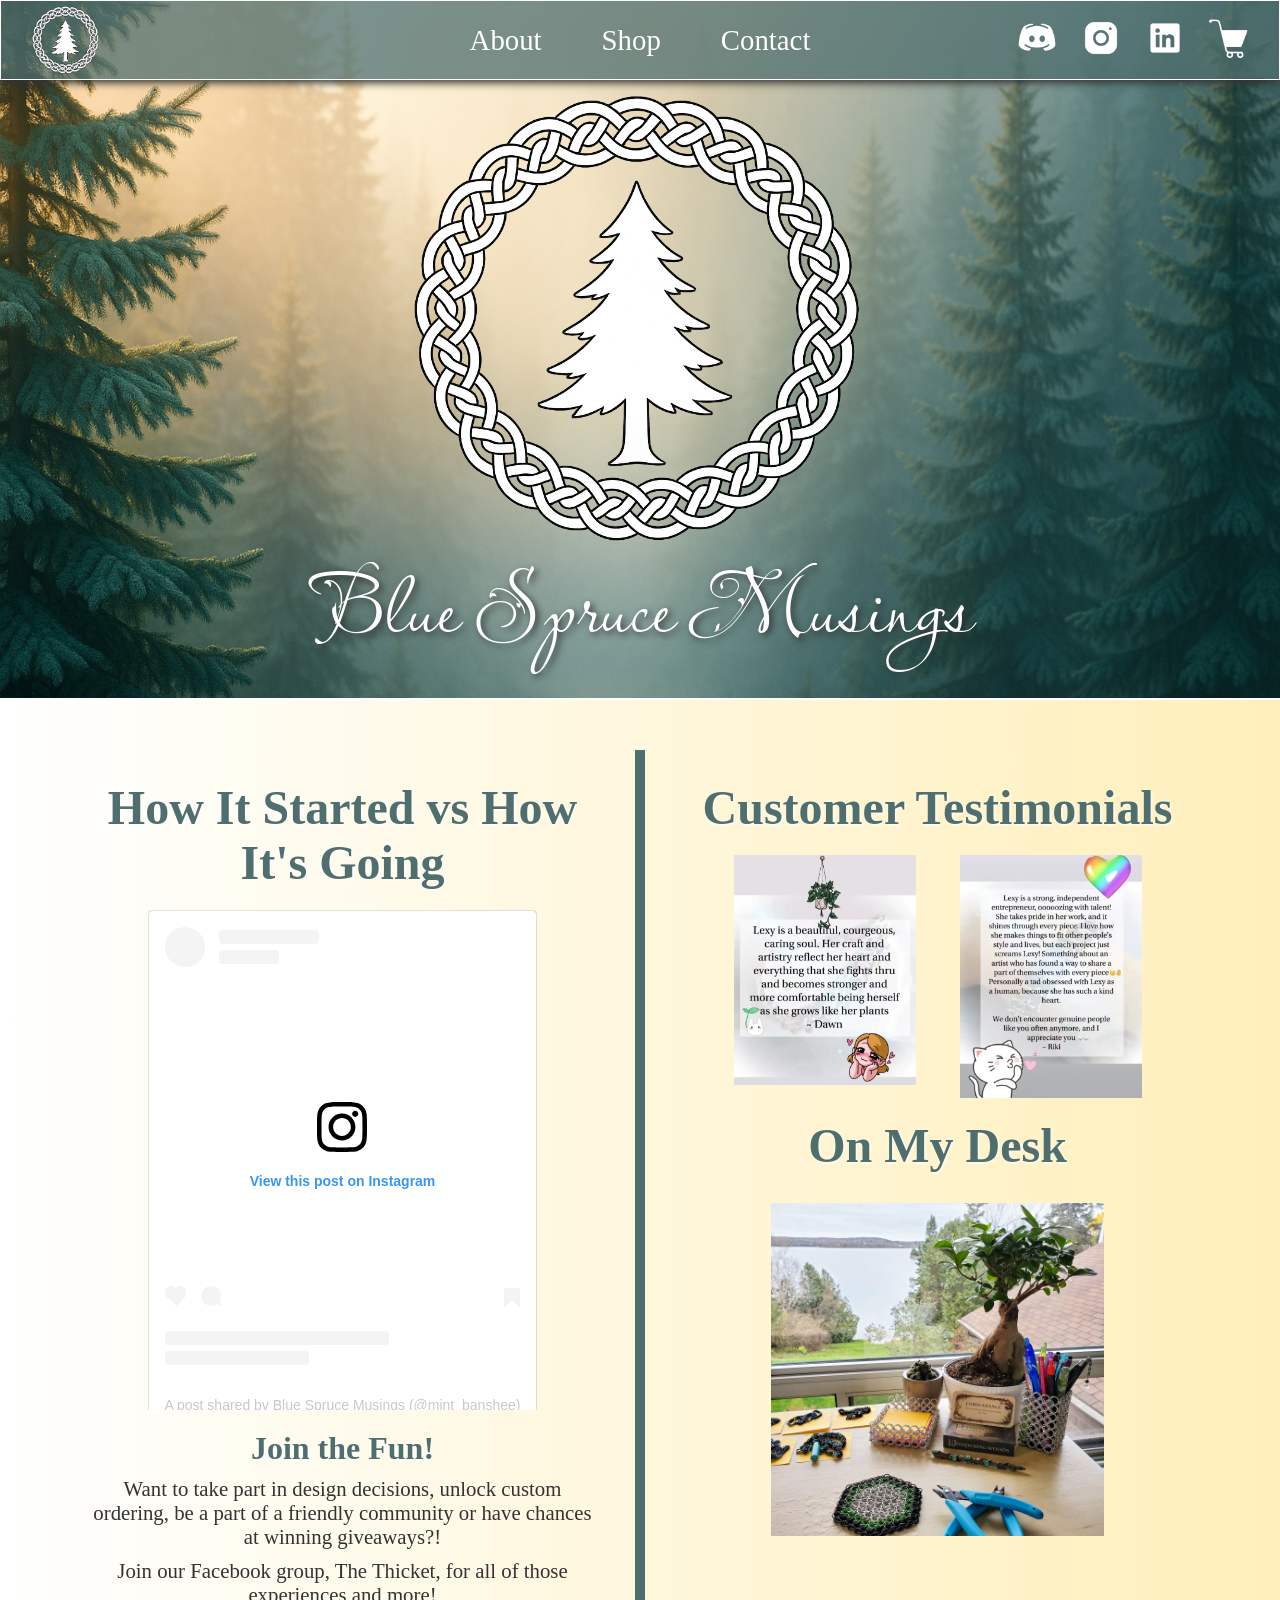
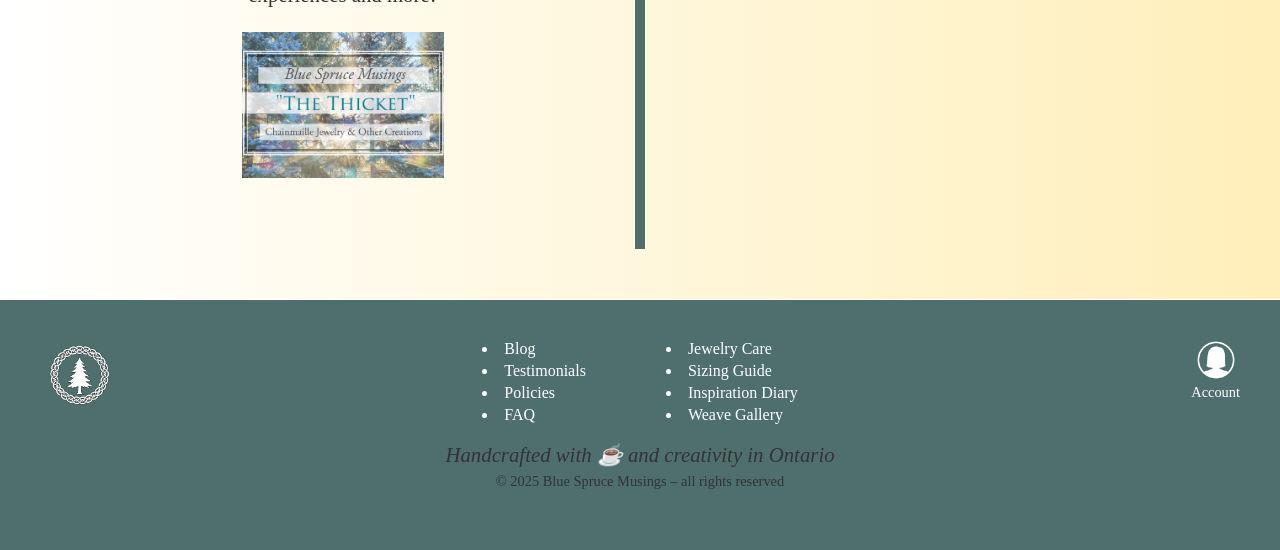
==== commit 500a73a2: "JS Practice Added Cart" ====
--- a/index.html
+++ b/index.html
@@ -10,6 +10,7 @@
   <title>Blue Spruce Musings</title>
 </head>
 <body>
+
   <nav>
     <a href="index.html" title="home">
     <img id="tinyLogo" src="assets/images/logo-header/bsmLogo.png" alt="nav Logo - home">
@@ -23,12 +24,14 @@
       <img src="assets/images/icons/discord-white.png" alt="discord" class="icon">
       <img src="assets/images/icons/insta-white.png" alt="instagram" class="icon">
       <img src="assets/images/icons/linkedin-white.png" alt="linkedin" class="icon">
+      <img src="assets/images/icons/cartWhite.png" alt="shoppingCart" class="icon">
     </span>
   </nav>
   <header>
       <img id="logo" src="assets/images/logo-header/bsmLogo.png" alt="Logo Image">
       <h1 class="lavishly-yours-regular">Blue Spruce Musings</h1>
   </header>
+
   <main id="indexMain">
       <div id="mainLeft">
         <h1>How It Started vs How It's Going</h1>
@@ -86,6 +89,10 @@
     </div>
   </div>
 </footer>
-
+<script src="js/jquery.js"></script>
+<script src="js/lightbox.js"></script>
+<script src="js/cart.js"></script>
+<script src="js/item.js"></script>
+<script src="js/app.js"></script>
 </body>
 </html>
--- a/css/app.css
+++ b/css/app.css
@@ -100,10 +100,152 @@
     height: auto;
     margin: 10px;
   }
+  .cartIcon {
+    width: 40px;
+    height: auto;
+    margin: 10px;
+    cursor: pointer;
+  }
+    .cartIcon:hover {
+    filter: drop-shadow(12px 12px 18px #333);
+  }
+#cartCounter {
+  position: absolute;
+  top: 15px;
+  right: 25px;
+  background: #333;
+  color: white;
+  font-size: 0.9rem;
+  padding: 2px 6px;
+  border-radius: 50%;
+  font-weight: bold;
+  box-shadow: 0px 0px 4px rgba(0,0,0,0.4);
+  pointer-events: none;
+}
+#cartPanel {
+  position: fixed;
+  width: 80%;
+  top: -1000px;
+  left: 10%;
+  height: 70vh;
+  z-index: 22;
+  background: #fff;
+  border-radius: 16px;
+  box-shadow: 4px 4px 7px #333;
+  text-align: center;
+  display: flex;
+  flex-direction: column;
+}
+  #cartHeader {
+    display: flex;
+    justify-content: center;
+    align-items: center;
+    position: relative;
+    padding-left: 2rem;
+    padding-right: 2rem;
+    border-bottom: 1px solid #ccc;
+  }
+  #cartItems {
+    flex: 1;
+    overflow-y: auto;
+    padding-left: 2rem;
+    padding-right: 2rem;
+  }
+  #cartBottom {
+    padding-left: 2rem;
+    padding-right: 2rem;
+    border-top: 1px solid #ccc;
+    display: flex;
+    justify-content: space-between;
+    gap: 1rem;
+    margin-top: auto;
+  }
+  #cartBottom > button {
+    width: 30%;
+    flex: 1;
+    padding: 0.8rem;
+    cursor: pointer;
+  }
+.lineItem {
+  display: flex;
+  justify-content: space-between;
+  align-items: center;
+  padding: 1rem 0;
+  border-bottom: 1px solid #ddd;
+}
+.itemName h2,
+.itemPrice h2 {
+  color: #4f6f6f;
+  font-size: 1.4rem;
+  font-style: normal;
+  margin: 0;
+}
+#cartTotal {
+  padding: 1rem;
+  text-align: center;
+  border-top: 1px solid #ccc;
+  border-bottom: 1px solid #ccc;
+}
 body {
   display: flex;
   flex-direction: column;
 }
+#lightbox {
+  position: fixed;
+  z-index: 200;
+  top: 0;
+  left: 0;
+  width: 100%;
+  height: 100vh;
+  background: rgba(0,0,0,0.85);
+  visibility: hidden;
+  display: flex;
+  justify-content: center;
+  align-items: center;
+}
+#modalContent {
+  background: #fff;
+  width: 70%;
+  max-width: 900px;
+  display: flex;
+  gap: 24px;
+  padding: 28px;
+  border-radius: 16px;
+  position: relative;
+}
+#modalLeft img {
+  width: 320px;
+  border-radius: 12px;
+  pointer-events: none;
+}
+#modalRight {
+  flex-grow: 1;
+}
+#modalRight h2 {
+  margin-top: 0;
+  margin-bottom: 10px;
+}
+#modalRight .price {
+  font-weight: 700;
+  margin: 12px 0;
+}
+#addToCartBtn {
+  padding: 12px 24px;
+  background: #4e7d6a;
+  color: #fff;
+  border: none;
+  border-radius: 8px;
+  cursor: pointer;
+}
+#closeBtn {
+  position: absolute;
+  top: 12px;
+  right: 20px;
+  font-size: 2.5rem;
+  cursor: pointer;
+  user-select: none;
+}
+
 main {
   width: 100%;
   min-height: 1200px;
